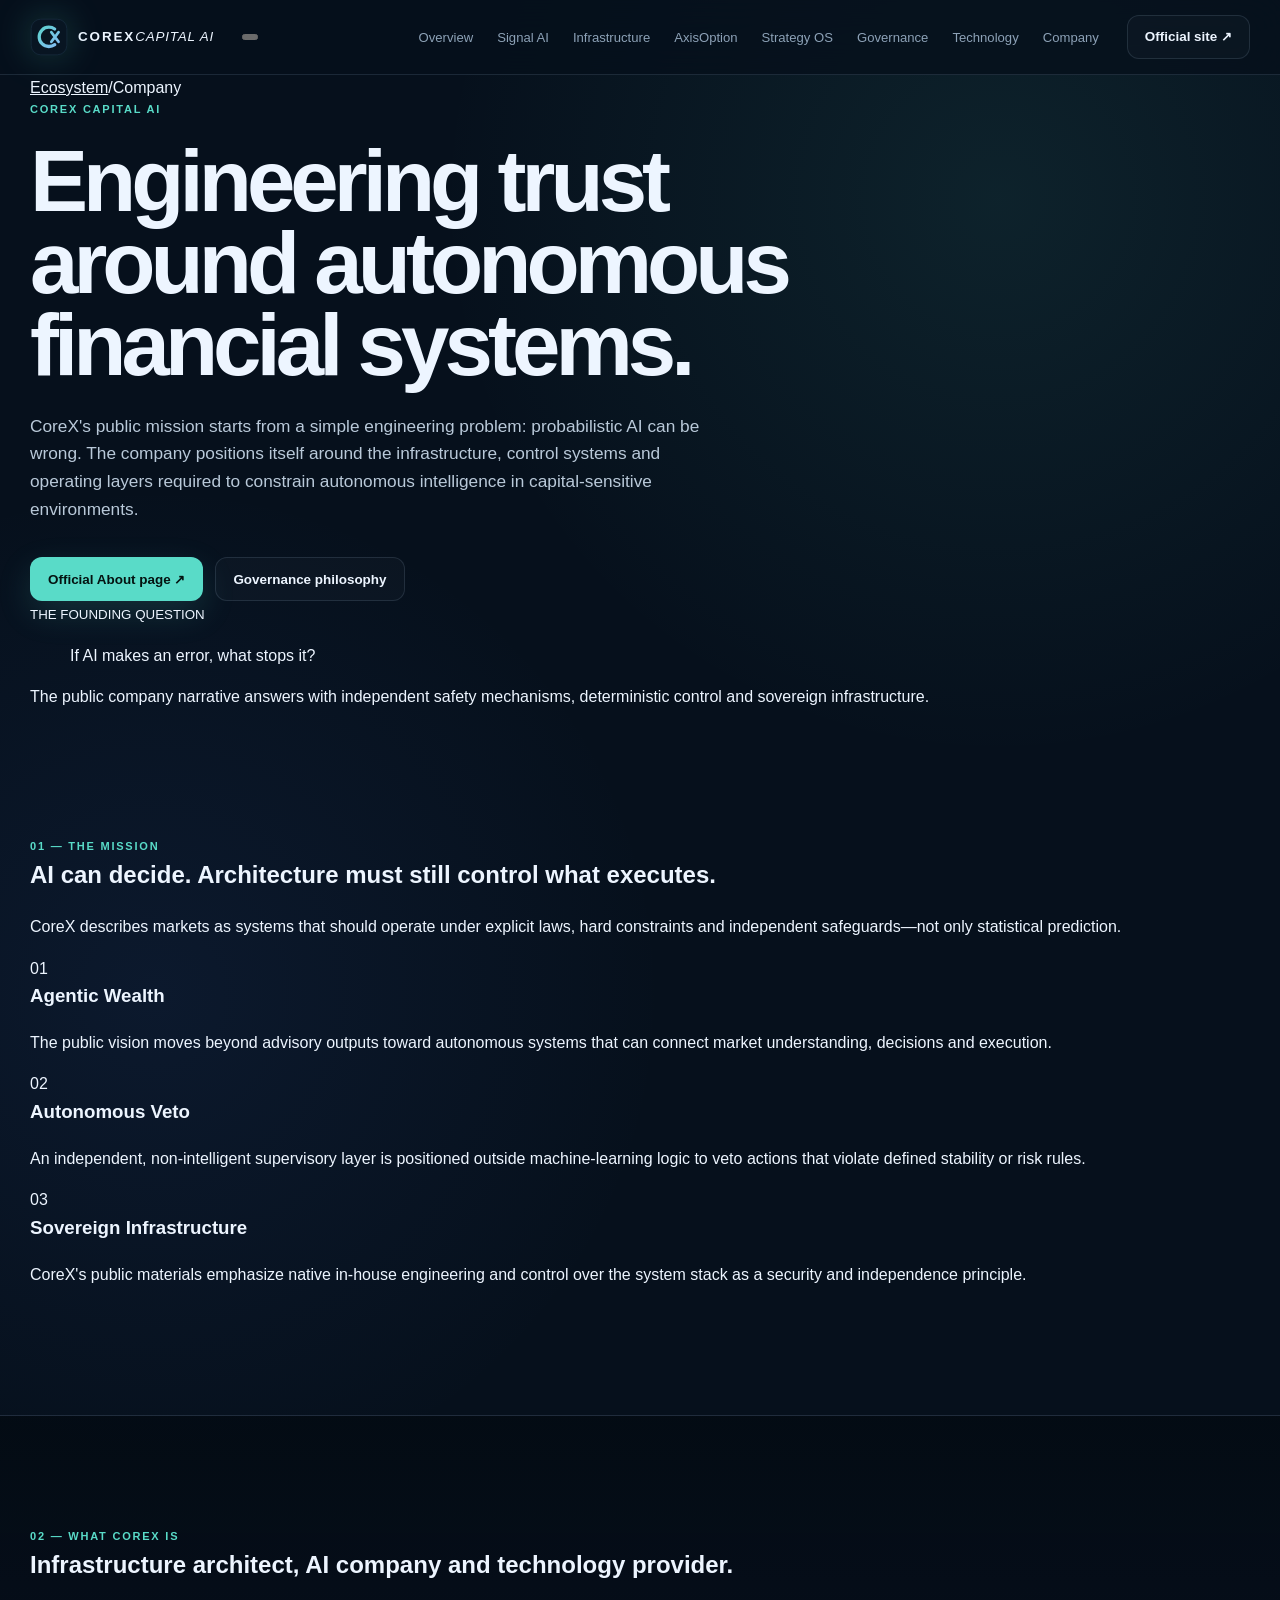
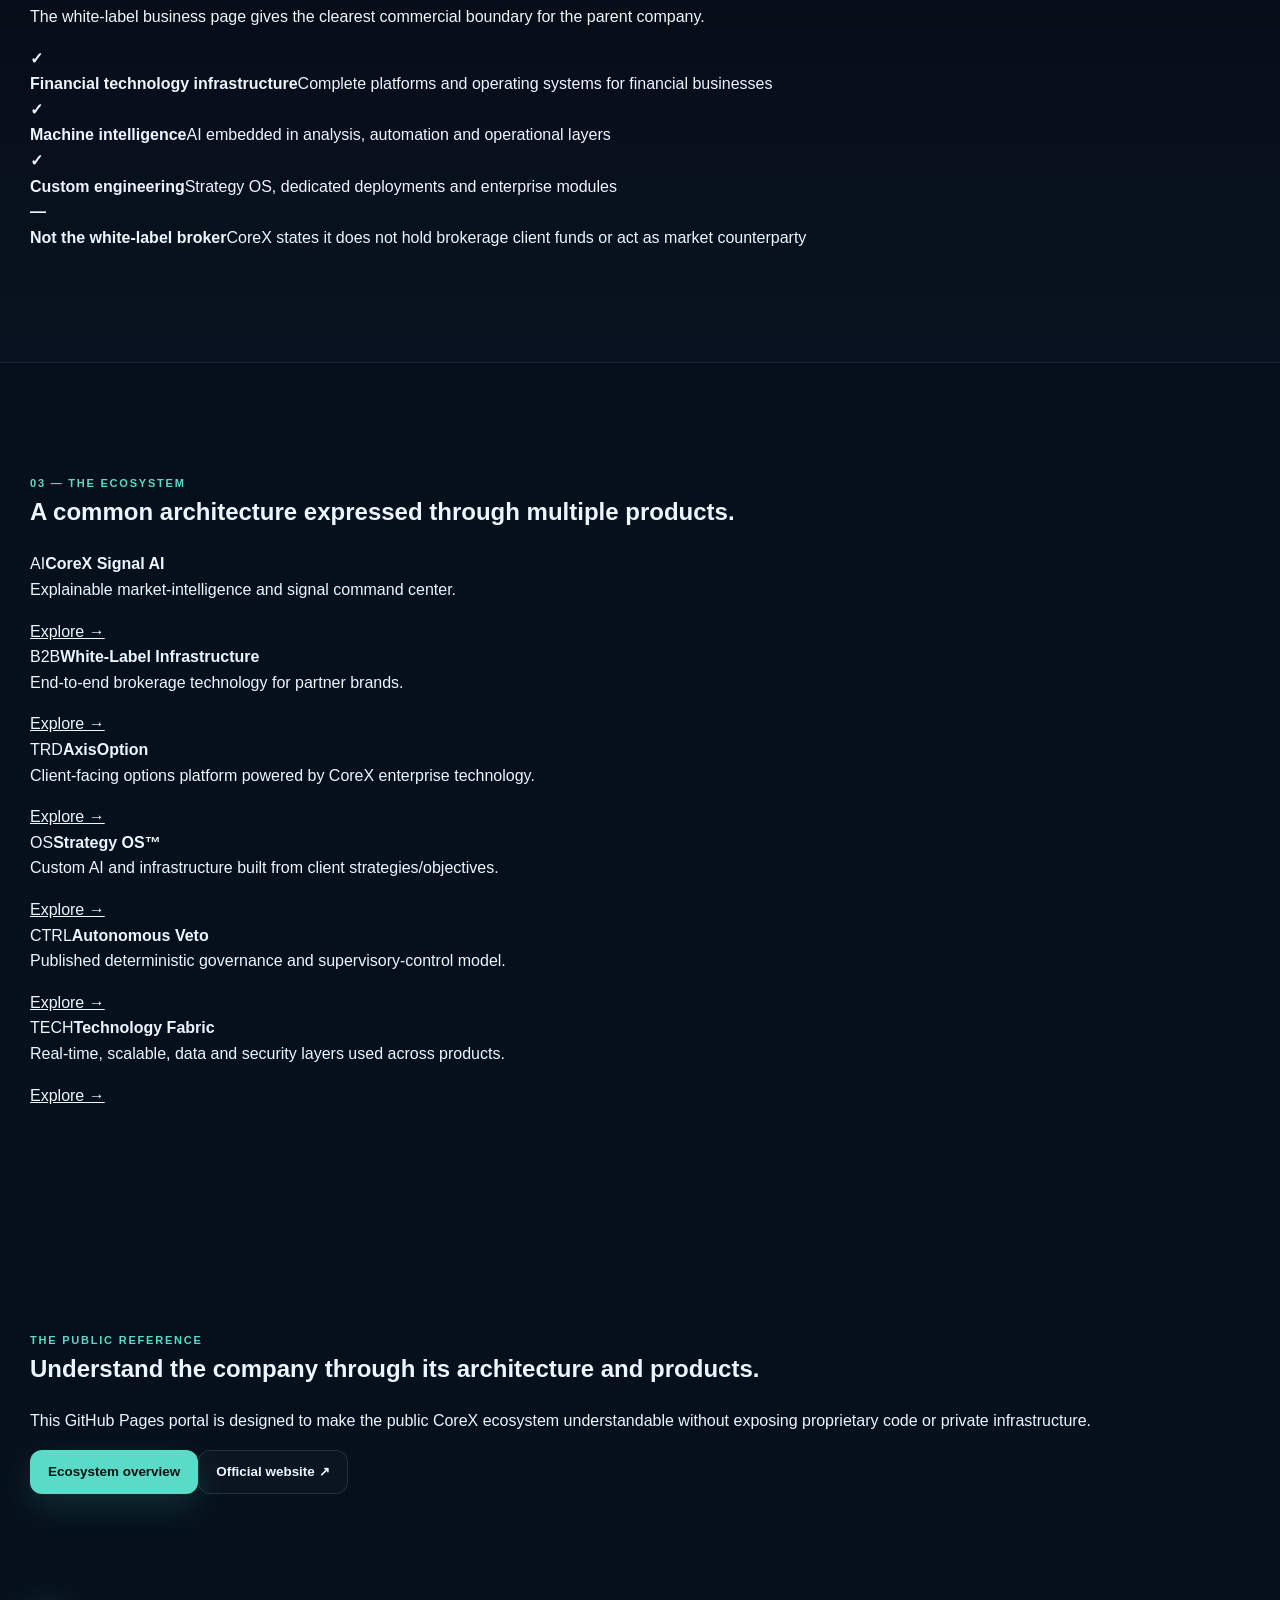
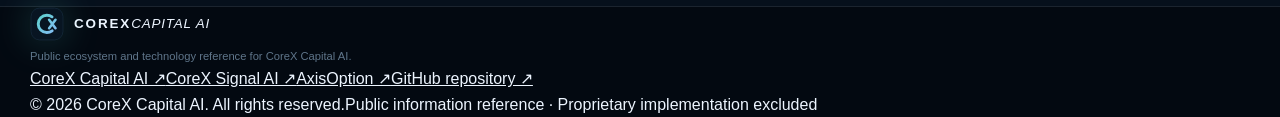
==== site/about.html @ b33afcdc "Add CoreX company and ecosystem profile page" ====
<!doctype html>
<html lang="en">
<head>
  <meta charset="utf-8" />
  <meta name="viewport" content="width=device-width, initial-scale=1" />
  <meta name="description" content="CoreX Capital AI company mission, public architecture philosophy, product ecosystem and infrastructure-provider identity." />
  <meta name="theme-color" content="#050b14" />
  <meta name="robots" content="index,follow" />
  <meta property="og:title" content="About CoreX Capital AI — Mission, Architecture & Ecosystem" />
  <meta property="og:description" content="CoreX Capital AI company mission, public architecture philosophy, product ecosystem and infrastructure-provider identity." />
  <meta property="og:type" content="website" />
  <title>About CoreX Capital AI — Mission, Architecture & Ecosystem</title>
  <link rel="icon" href="assets/corex-mark.svg" type="image/svg+xml" />
  <link rel="stylesheet" href="styles.css" />
</head>
<body class="about-page">
<a class="skip-link" href="#main">Skip to content</a><div class="scroll-progress" aria-hidden="true"><span id="scrollProgress"></span></div>
<header class="site-header"><div class="shell nav-wrap"><a class="brand" href="index.html" aria-label="CoreX Capital AI public ecosystem"><img src="assets/corex-mark.svg" alt="" width="38" height="38" /><span><strong>COREX</strong><em>CAPITAL AI</em></span></a><button class="menu-button" id="menuButton" aria-expanded="false" aria-controls="primaryNav" aria-label="Open navigation"><span></span><span></span><span></span></button><nav id="primaryNav" aria-label="Primary navigation"><a href="index.html">Overview</a><a href="signal-ai.html">Signal AI</a><a href="brokerage-infrastructure.html">Infrastructure</a><a href="axisoption.html">AxisOption</a><a href="strategy-os.html">Strategy OS</a><a href="governance.html">Governance</a><a href="technology.html">Technology</a><a href="about.html" class="active">Company</a></nav><a class="button button-ghost desktop-cta" href="https://corexcapitalai.com/" target="_blank" rel="noreferrer">Official site ↗</a></div></header>
<main id="main">
<section class="page-hero about-hero"><div class="shell page-hero-grid"><div class="reveal"><div class="breadcrumbs"><a href="index.html">Ecosystem</a><span>/</span>Company</div><div class="eyebrow">COREX CAPITAL AI</div><h1>Engineering trust around autonomous financial systems.</h1><p class="hero-lead">CoreX's public mission starts from a simple engineering problem: probabilistic AI can be wrong. The company positions itself around the infrastructure, control systems and operating layers required to constrain autonomous intelligence in capital-sensitive environments.</p><div class="hero-actions"><a class="button button-primary" href="https://corexcapitalai.com/about.html" target="_blank" rel="noreferrer">Official About page ↗</a><a class="button button-secondary" href="governance.html">Governance philosophy</a></div></div><div class="mission-card reveal"><small>THE FOUNDING QUESTION</small><blockquote>If AI makes an error, what stops it?</blockquote><p>The public company narrative answers with independent safety mechanisms, deterministic control and sovereign infrastructure.</p></div></div></section>
<section class="section shell"><div class="section-head reveal"><div class="eyebrow">01 — THE MISSION</div><h2>AI can decide. Architecture must still control what executes.</h2><p>CoreX describes markets as systems that should operate under explicit laws, hard constraints and independent safeguards—not only statistical prediction.</p></div><div class="three-pillars"><article class="reveal"><span>01</span><h3>Agentic Wealth</h3><p>The public vision moves beyond advisory outputs toward autonomous systems that can connect market understanding, decisions and execution.</p></article><article class="reveal"><span>02</span><h3>Autonomous Veto</h3><p>An independent, non-intelligent supervisory layer is positioned outside machine-learning logic to veto actions that violate defined stability or risk rules.</p></article><article class="reveal"><span>03</span><h3>Sovereign Infrastructure</h3><p>CoreX's public materials emphasize native in-house engineering and control over the system stack as a security and independence principle.</p></article></div></section>
<section class="section section-dark"><div class="shell split-feature"><div class="section-head reveal"><div class="eyebrow">02 — WHAT COREX IS</div><h2>Infrastructure architect, AI company and technology provider.</h2><p>The white-label business page gives the clearest commercial boundary for the parent company.</p></div><div class="boundary-panel reveal"><div class="boundary-row yes"><b>✓</b><div><strong>Financial technology infrastructure</strong><span>Complete platforms and operating systems for financial businesses</span></div></div><div class="boundary-row yes"><b>✓</b><div><strong>Machine intelligence</strong><span>AI embedded in analysis, automation and operational layers</span></div></div><div class="boundary-row yes"><b>✓</b><div><strong>Custom engineering</strong><span>Strategy OS, dedicated deployments and enterprise modules</span></div></div><div class="boundary-row no"><b>—</b><div><strong>Not the white-label broker</strong><span>CoreX states it does not hold brokerage client funds or act as market counterparty</span></div></div></div></div></section>
<section class="section shell"><div class="section-head reveal"><div class="eyebrow">03 — THE ECOSYSTEM</div><h2>A common architecture expressed through multiple products.</h2></div><div class="capability-list"><div class="reveal"><span>AI</span><strong>CoreX Signal AI</strong><p>Explainable market-intelligence and signal command center.</p><a href="signal-ai.html">Explore →</a></div><div class="reveal"><span>B2B</span><strong>White-Label Infrastructure</strong><p>End-to-end brokerage technology for partner brands.</p><a href="brokerage-infrastructure.html">Explore →</a></div><div class="reveal"><span>TRD</span><strong>AxisOption</strong><p>Client-facing options platform powered by CoreX enterprise technology.</p><a href="axisoption.html">Explore →</a></div><div class="reveal"><span>OS</span><strong>Strategy OS™</strong><p>Custom AI and infrastructure built from client strategies/objectives.</p><a href="strategy-os.html">Explore →</a></div><div class="reveal"><span>CTRL</span><strong>Autonomous Veto</strong><p>Published deterministic governance and supervisory-control model.</p><a href="governance.html">Explore →</a></div><div class="reveal"><span>TECH</span><strong>Technology Fabric</strong><p>Real-time, scalable, data and security layers used across products.</p><a href="technology.html">Explore →</a></div></div></section>
<section class="section section-glow"><div class="shell cta-panel reveal"><div><div class="eyebrow">THE PUBLIC REFERENCE</div><h2>Understand the company through its architecture and products.</h2><p>This GitHub Pages portal is designed to make the public CoreX ecosystem understandable without exposing proprietary code or private infrastructure.</p></div><div class="cta-actions"><a class="button button-primary" href="index.html">Ecosystem overview</a><a class="button button-secondary" href="https://corexcapitalai.com/" target="_blank" rel="noreferrer">Official website ↗</a></div></div></section>
</main>
<footer class="site-footer"><div class="shell footer-top"><div><a class="brand footer-brand" href="index.html"><img src="assets/corex-mark.svg" alt="" width="34" height="34"><span><strong>COREX</strong><em>CAPITAL AI</em></span></a><p>Public ecosystem and technology reference for CoreX Capital AI.</p></div><div class="footer-nav"><a href="https://corexcapitalai.com/" target="_blank" rel="noreferrer">CoreX Capital AI ↗</a><a href="https://corexsignalai.com/" target="_blank" rel="noreferrer">CoreX Signal AI ↗</a><a href="https://axisoption.com/" target="_blank" rel="noreferrer">AxisOption ↗</a><a href="https://github.com/corexcapitalai/CoreX-Capital-AI" target="_blank" rel="noreferrer">GitHub repository ↗</a></div></div><div class="shell footer-bottom"><span>© <span data-current-year>2026</span> CoreX Capital AI. All rights reserved.</span><span>Public information reference · Proprietary implementation excluded</span></div></footer><script src="app.js" defer></script></body></html>
---- site/styles.css ----
:root {
  color-scheme: dark;
  --bg: #06101c;
  --bg-deep: #030911;
  --panel: #0a1726;
  --panel-2: #0e1c2d;
  --text: #edf5ff;
  --muted: #8da2b7;
  --muted-2: #687f96;
  --line: rgba(169, 197, 224, .14);
  --line-strong: rgba(169, 197, 224, .24);
  --accent: #59dbc8;
  --accent-2: #8bb8ff;
  --accent-3: #b58cff;
  --warning: #f6ca73;
  --max: 1220px;
  --radius: 22px;
}

* { box-sizing: border-box; }
html { scroll-behavior: smooth; }
body {
  margin: 0;
  min-width: 320px;
  color: var(--text);
  background:
    radial-gradient(circle at 78% 6%, rgba(89, 219, 200, .09), transparent 35rem),
    radial-gradient(circle at 12% 30%, rgba(70, 117, 220, .09), transparent 32rem),
    var(--bg);
  font-family: Inter, ui-sans-serif, -apple-system, BlinkMacSystemFont, "Segoe UI", sans-serif;
  line-height: 1.6;
  -webkit-font-smoothing: antialiased;
}

a { color: inherit; }
p, h1, h2, h3, ul, ol { margin-top: 0; }
.shell { width: min(calc(100% - 42px), var(--max)); margin-inline: auto; }
.skip-link { position: fixed; top: -90px; left: 12px; z-index: 100; padding: 10px 14px; border-radius: 8px; background: #fff; color: #000; }
.skip-link:focus { top: 12px; }

.site-header {
  position: sticky;
  top: 0;
  z-index: 50;
  border-bottom: 1px solid var(--line);
  background: rgba(6, 16, 28, .78);
  backdrop-filter: blur(20px);
}
.nav-wrap { min-height: 74px; display: flex; align-items: center; justify-content: space-between; gap: 28px; }
.brand { display: inline-flex; align-items: center; gap: 10px; text-decoration: none; white-space: nowrap; letter-spacing: .06em; font-size: .84rem; }
.brand strong { letter-spacing: .14em; }
.brand img { filter: drop-shadow(0 0 18px rgba(89, 219, 200, .24)); }
nav { display: flex; gap: 24px; margin-left: auto; }
nav a, .footer-links a { color: var(--muted); text-decoration: none; font-size: .82rem; transition: color .2s ease; }
nav a:hover, nav a:focus-visible, .footer-links a:hover, .footer-links a:focus-visible { color: var(--text); }

.button { display: inline-flex; align-items: center; justify-content: center; min-height: 44px; padding: 0 17px; border: 1px solid transparent; border-radius: 12px; text-decoration: none; font-size: .84rem; font-weight: 800; transition: transform .2s ease, background .2s ease, border-color .2s ease; }
.button:hover { transform: translateY(-1px); }
.button-primary { background: var(--accent); color: #041311; box-shadow: 0 12px 34px rgba(89, 219, 200, .15); }
.button-secondary, .button-ghost { border-color: var(--line); background: rgba(255,255,255,.025); color: var(--text); }
.button-secondary:hover, .button-ghost:hover { border-color: rgba(89,219,200,.45); background: rgba(89,219,200,.055); }

.eyebrow { display: flex; align-items: center; gap: 9px; color: var(--accent); letter-spacing: .16em; font-size: .69rem; font-weight: 900; text-transform: uppercase; }
.pulse { width: 7px; height: 7px; border-radius: 50%; background: var(--accent); box-shadow: 0 0 0 5px rgba(89,219,200,.07), 0 0 20px rgba(89,219,200,.65); }
.hero { min-height: 760px; padding-block: 112px 96px; display: grid; grid-template-columns: 1fr 1fr; gap: 70px; align-items: center; }
h1 { margin: 22px 0 27px; max-width: 790px; font-size: clamp(3.1rem, 6.8vw, 6.35rem); line-height: .94; letter-spacing: -.057em; font-weight: 760; }
h1 span { color: transparent; background: linear-gradient(96deg, var(--accent), var(--accent-2)); -webkit-background-clip: text; background-clip: text; }
.hero-lead { max-width: 680px; color: #b9c9d9; font-size: 1.08rem; }
.hero-actions { display: flex; flex-wrap: wrap; gap: 12px; margin-top: 34px; }
.fine-print { max-width: 660px; margin-top: 22px; color: #6d8399; font-size: .74rem; }

.ecosystem-console { padding: 24px; border: 1px solid var(--line); border-radius: 27px; background: linear-gradient(145deg, rgba(14,28,45,.94), rgba(5,13,23,.91)); box-shadow: 0 42px 120px rgba(0,0,0,.32); }
.console-head { display: flex; justify-content: space-between; gap: 15px; padding-bottom: 18px; border-bottom: 1px solid var(--line); color: #71879c; font-size: .64rem; font-weight: 900; letter-spacing: .13em; }
.verified { color: var(--accent); }
.core-node { margin: 21px auto 0; padding: 20px; border: 1px solid rgba(89,219,200,.30); border-radius: 17px; background: rgba(89,219,200,.045); text-align: center; }
.core-node small, .console-grid small { display: block; margin-bottom: 5px; color: #6f879e; font-size: .58rem; letter-spacing: .12em; font-weight: 900; }
.core-node strong { display: block; font-size: 1.16rem; }
.core-node span { display: block; margin-top: 4px; color: #91a7ba; font-size: .73rem; }
.ecosystem-lines { width: 1px; height: 22px; margin: 0 auto; background: linear-gradient(var(--accent), var(--line)); }
.console-grid { display: grid; grid-template-columns: 1fr 1fr; gap: 10px; }
.console-grid a { min-height: 128px; padding: 16px; border: 1px solid var(--line); border-radius: 15px; background: rgba(255,255,255,.018); text-decoration: none; transition: border-color .2s ease, transform .2s ease, background .2s ease; }
.console-grid a:hover { transform: translateY(-2px); border-color: rgba(89,219,200,.30); background: rgba(89,219,200,.035); }
.console-grid strong { display: block; font-size: .91rem; }
.console-grid span { display: block; margin-top: 5px; color: #71899f; font-size: .69rem; }
.governance-rail { margin-top: 10px; padding: 13px 14px; display: flex; align-items: center; gap: 8px; flex-wrap: wrap; border: 1px solid rgba(139,184,255,.18); border-radius: 13px; background: rgba(139,184,255,.035); color: #a9bdd0; font-size: .69rem; }
.governance-rail i { color: #58728a; font-style: normal; }
.governance-rail b { margin-left: auto; color: var(--accent-2); font-size: .56rem; letter-spacing: .11em; }

.identity-strip { border-block: 1px solid var(--line); background: rgba(3,9,16,.44); }
.identity-grid { display: grid; grid-template-columns: repeat(4, 1fr); }
.identity-grid > div { padding: 27px 22px; border-right: 1px solid var(--line); }
.identity-grid > div:first-child { padding-left: 0; }
.identity-grid > div:last-child { border-right: 0; }
.identity-grid strong { display: block; margin-bottom: 4px; font-size: .92rem; }
.identity-grid span { display: block; color: #70869b; font-size: .72rem; }

.section { padding-block: 112px; }
.section-dark { border-block: 1px solid var(--line); background: linear-gradient(180deg, rgba(2,8,15,.65), rgba(10,21,35,.68)); }
.section-products { border-block: 1px solid var(--line); background: #040b13; }
.section-heading { max-width: 760px; }
.wide-heading { max-width: 850px; }
.section-heading h2 { margin: 15px 0 18px; font-size: clamp(2.3rem, 4.8vw, 4.45rem); line-height: 1.01; letter-spacing: -.047em; }
.section-heading > p { max-width: 760px; color: var(--muted); font-size: .95rem; }

.ecosystem-cards { display: grid; grid-template-columns: repeat(2, 1fr); gap: 14px; margin-top: 52px; }
.ecosystem-card { min-height: 340px; padding: 26px; display: flex; flex-direction: column; border: 1px solid var(--line); border-radius: var(--radius); background: linear-gradient(160deg, rgba(14,29,47,.75), rgba(5,13,23,.84)); }
.ecosystem-card.flagship { grid-column: span 2; min-height: 300px; background: linear-gradient(120deg, rgba(89,219,200,.08), rgba(14,29,47,.62) 45%, rgba(139,184,255,.05)); border-color: rgba(89,219,200,.24); }
.card-kicker { color: var(--accent); font-size: .62rem; font-weight: 900; letter-spacing: .13em; }
.ecosystem-card h3 { margin: 28px 0 13px; font-size: 1.62rem; letter-spacing: -.025em; }
.ecosystem-card p { max-width: 780px; color: #8ea3b8; font-size: .88rem; }
.chip-row { display: flex; flex-wrap: wrap; gap: 7px; margin: 10px 0 26px; }
.chip-row span { padding: 5px 8px; border: 1px solid var(--line); border-radius: 8px; color: #9db2c6; background: rgba(255,255,255,.018); font-size: .62rem; }
.ecosystem-card > a { margin-top: auto; color: var(--accent); text-decoration: none; font-size: .78rem; font-weight: 800; }

.layer-map { margin-top: 52px; border: 1px solid var(--line); border-radius: 22px; overflow: hidden; background: #07121f; }
.layer-map > div { min-height: 66px; }
.layer-label { display: flex; align-items: center; padding: 15px 18px; border-bottom: 1px solid var(--line); background: #091827; color: var(--accent); font-size: .61rem; font-weight: 900; letter-spacing: .13em; }
.layer-items { display: flex; align-items: center; flex-wrap: wrap; gap: 8px; padding: 14px 18px; border-bottom: 1px solid var(--line); }
.layer-items:last-child { border-bottom: 0; }
.layer-items span { padding: 7px 10px; border: 1px solid rgba(255,255,255,.08); border-radius: 8px; color: #9fb2c4; background: rgba(255,255,255,.02); font-size: .7rem; }
.module-grid { display: grid; grid-template-columns: repeat(4, 1fr); gap: 12px; margin-top: 28px; }
.module-grid article { min-height: 215px; padding: 20px; border: 1px solid var(--line); border-radius: 17px; background: rgba(10,23,38,.70); }
.module-grid b { color: #526b83; font: 800 .66rem ui-monospace, SFMono-Regular, Menlo, monospace; }
.module-grid h3 { margin: 25px 0 9px; font-size: 1rem; }
.module-grid p { margin: 0; color: #8095aa; font-size: .76rem; }

.tech-columns { display: grid; grid-template-columns: repeat(3, 1fr); gap: 14px; margin-top: 52px; }
.tech-columns article { min-height: 330px; padding: 24px; border: 1px solid var(--line); border-radius: var(--radius); background: linear-gradient(160deg, rgba(14,29,47,.70), rgba(5,13,23,.82)); }
.tech-icon { width: 42px; height: 42px; display: grid; place-items: center; border: 1px solid rgba(89,219,200,.22); border-radius: 12px; color: var(--accent); background: rgba(89,219,200,.04); font: 900 .65rem ui-monospace, monospace; }
.tech-columns h3 { margin: 23px 0 14px; font-size: 1.05rem; }
.tech-columns ul { margin: 0; padding-left: 18px; color: #8298ad; font-size: .78rem; }
.tech-columns li { margin-bottom: 8px; }
.integration-band { margin-top: 16px; padding: 22px 24px; display: flex; justify-content: space-between; gap: 35px; align-items: flex-end; border: 1px solid rgba(139,184,255,.16); border-radius: 17px; background: rgba(139,184,255,.035); }
.integration-band small { color: var(--accent-2); font-size: .58rem; font-weight: 900; letter-spacing: .12em; }
.integration-band p { margin: 8px 0 0; color: #a3b7c9; font-size: .81rem; }
.integration-band > span { max-width: 330px; color: #657d94; font-size: .68rem; }

.product-showcase { display: grid; gap: 14px; margin-top: 52px; }
.product-panel { display: grid; grid-template-columns: 90px 1fr; gap: 28px; padding: 30px; border: 1px solid var(--line); border-radius: 24px; background: linear-gradient(145deg, rgba(13,27,44,.86), rgba(4,11,19,.88)); }
.signal-panel { border-color: rgba(89,219,200,.20); }
.axis-panel { border-color: rgba(139,184,255,.20); }
.wl-panel { border-color: rgba(181,140,255,.18); }
.strategy-panel { border-color: rgba(246,202,115,.17); }
.product-num { color: #405a73; font: 800 2.1rem ui-monospace, SFMono-Regular, Menlo, monospace; }
.product-copy small { color: var(--accent); font-size: .61rem; font-weight: 900; letter-spacing: .13em; }
.product-copy h3 { margin: 12px 0 12px; font-size: clamp(1.7rem, 3vw, 2.7rem); letter-spacing: -.035em; }
.product-copy > p { max-width: 880px; color: #91a5b9; font-size: .88rem; }
.feature-list { display: flex; flex-wrap: wrap; gap: 8px; margin: 20px 0; }
.feature-list span { padding: 7px 9px; border: 1px solid var(--line); border-radius: 9px; color: #9fb3c6; background: rgba(255,255,255,.02); font-size: .66rem; }
.product-note { max-width: 920px; padding: 12px 14px; border-left: 2px solid rgba(89,219,200,.38); background: rgba(89,219,200,.025); color: #70869a !important; font-size: .74rem !important; }
.text-link { display: inline-block; margin-top: 8px; color: var(--accent); text-decoration: none; font-size: .8rem; font-weight: 800; }
.process-line { display: grid; grid-template-columns: repeat(5, 1fr); gap: 8px; margin: 22px 0; padding: 0; list-style: none; counter-reset: process; }
.process-line li { padding: 12px; border: 1px solid var(--line); border-radius: 11px; color: #8ea3b7; background: rgba(255,255,255,.02); font-size: .69rem; }

.governance-layout { display: grid; grid-template-columns: .88fr 1.12fr; gap: 76px; align-items: start; }
.governance-links { display: grid; gap: 7px; margin-top: 25px; }
.governance-links a { color: var(--accent); text-decoration: none; font-size: .78rem; font-weight: 800; }
.control-flow { display: grid; gap: 8px; }
.control-flow > div { padding: 21px; border: 1px solid var(--line); border-radius: 16px; background: rgba(10,23,38,.70); }
.control-flow > div.control-accent { border-color: rgba(89,219,200,.32); background: rgba(89,219,200,.045); box-shadow: inset 0 0 50px rgba(89,219,200,.03); }
.control-flow small { display: block; margin-bottom: 7px; color: #56718a; font: 800 .63rem ui-monospace, monospace; }
.control-flow strong { display: block; font-size: 1rem; }
.control-flow span { display: block; margin-top: 4px; color: #7d93a8; font-size: .75rem; }
.control-flow i { justify-self: center; color: #48627a; font-style: normal; }

.audience-grid { display: grid; grid-template-columns: repeat(4, 1fr); gap: 12px; margin-top: 48px; }
.audience-grid article { min-height: 230px; padding: 22px; border: 1px solid var(--line); border-radius: 17px; background: rgba(10,23,38,.62); }
.audience-grid small { color: var(--accent); font-size: .58rem; font-weight: 900; letter-spacing: .13em; }
.audience-grid h3 { margin: 26px 0 9px; font-size: 1rem; }
.audience-grid p { color: #8196aa; font-size: .77rem; }

.source-section { padding-bottom: 70px; }
.source-grid { display: grid; grid-template-columns: repeat(4, 1fr); gap: 10px; margin-top: 45px; }
.source-grid a { min-height: 126px; padding: 17px; display: flex; flex-direction: column; justify-content: center; border: 1px solid var(--line); border-radius: 14px; background: rgba(255,255,255,.018); text-decoration: none; transition: border-color .2s ease, transform .2s ease; }
.source-grid a:hover { transform: translateY(-1px); border-color: rgba(89,219,200,.30); }
.source-grid strong { font-size: .83rem; }
.source-grid span { margin-top: 5px; color: #71879c; font-size: .67rem; }

.disclosure { margin-block: 20px 66px; padding: 23px 26px; border: 1px solid rgba(255,255,255,.11); border-radius: 15px; background: rgba(255,255,255,.025); }
.disclosure strong { display: block; margin-bottom: 7px; color: #cad8e6; font-size: .66rem; letter-spacing: .12em; }
.disclosure p { margin: 0; color: #7b90a5; font-size: .76rem; }

footer { border-top: 1px solid var(--line); background: var(--bg-deep); }
.footer-grid { min-height: 128px; display: grid; grid-template-columns: auto 1fr auto; gap: 30px; align-items: center; }
.footer-links { display: flex; justify-content: center; gap: 20px; flex-wrap: wrap; }
footer p { margin: 0; color: #5f758a; font-size: .7rem; }

@media (max-width: 1080px) {
  nav { display: none; }
  .hero { grid-template-columns: 1fr; gap: 46px; padding-top: 86px; }
  .ecosystem-console { max-width: 760px; }
  .module-grid { grid-template-columns: repeat(3, 1fr); }
  .tech-columns { grid-template-columns: repeat(2, 1fr); }
  .audience-grid { grid-template-columns: repeat(2, 1fr); }
  .source-grid { grid-template-columns: repeat(2, 1fr); }
  .governance-layout { grid-template-columns: 1fr; gap: 45px; }
}

@media (max-width: 760px) {
  .shell { width: min(calc(100% - 26px), var(--max)); }
  .nav-wrap { min-height: 66px; }
  .nav-wrap > .button { display: none; }
  .hero { min-height: auto; padding-block: 72px; }
  h1 { font-size: clamp(2.8rem, 15vw, 4.8rem); }
  .console-grid, .ecosystem-cards, .tech-columns, .audience-grid, .source-grid { grid-template-columns: 1fr; }
  .ecosystem-card.flagship { grid-column: auto; }
  .identity-grid { grid-template-columns: 1fr 1fr; }
  .identity-grid > div { border-bottom: 1px solid var(--line); }
  .identity-grid > div:nth-child(2) { border-right: 0; }
  .identity-grid > div:first-child { padding-left: 22px; }
  .module-grid { grid-template-columns: repeat(2, 1fr); }
  .integration-band { flex-direction: column; align-items: flex-start; }
  .product-panel { grid-template-columns: 1fr; gap: 12px; }
  .product-num { font-size: 1.1rem; }
  .process-line { grid-template-columns: 1fr; }
  .footer-grid { padding-block: 28px; grid-template-columns: 1fr; text-align: center; }
  .footer-brand, .footer-links { justify-content: center; }
}

@media (max-width: 520px) {
  .section { padding-block: 82px; }
  .identity-grid, .module-grid { grid-template-columns: 1fr; }
  .identity-grid > div { border-right: 0; }
  .identity-grid > div:first-child { padding-left: 22px; }
  .ecosystem-console { padding: 16px; }
  .console-head { flex-direction: column; }
  .governance-rail b { margin-left: 0; width: 100%; }
  .layer-items { align-items: flex-start; }
}

@media (prefers-reduced-motion: reduce) {
  *, *::before, *::after { scroll-behavior: auto !important; transition: none !important; animation: none !important; }
}
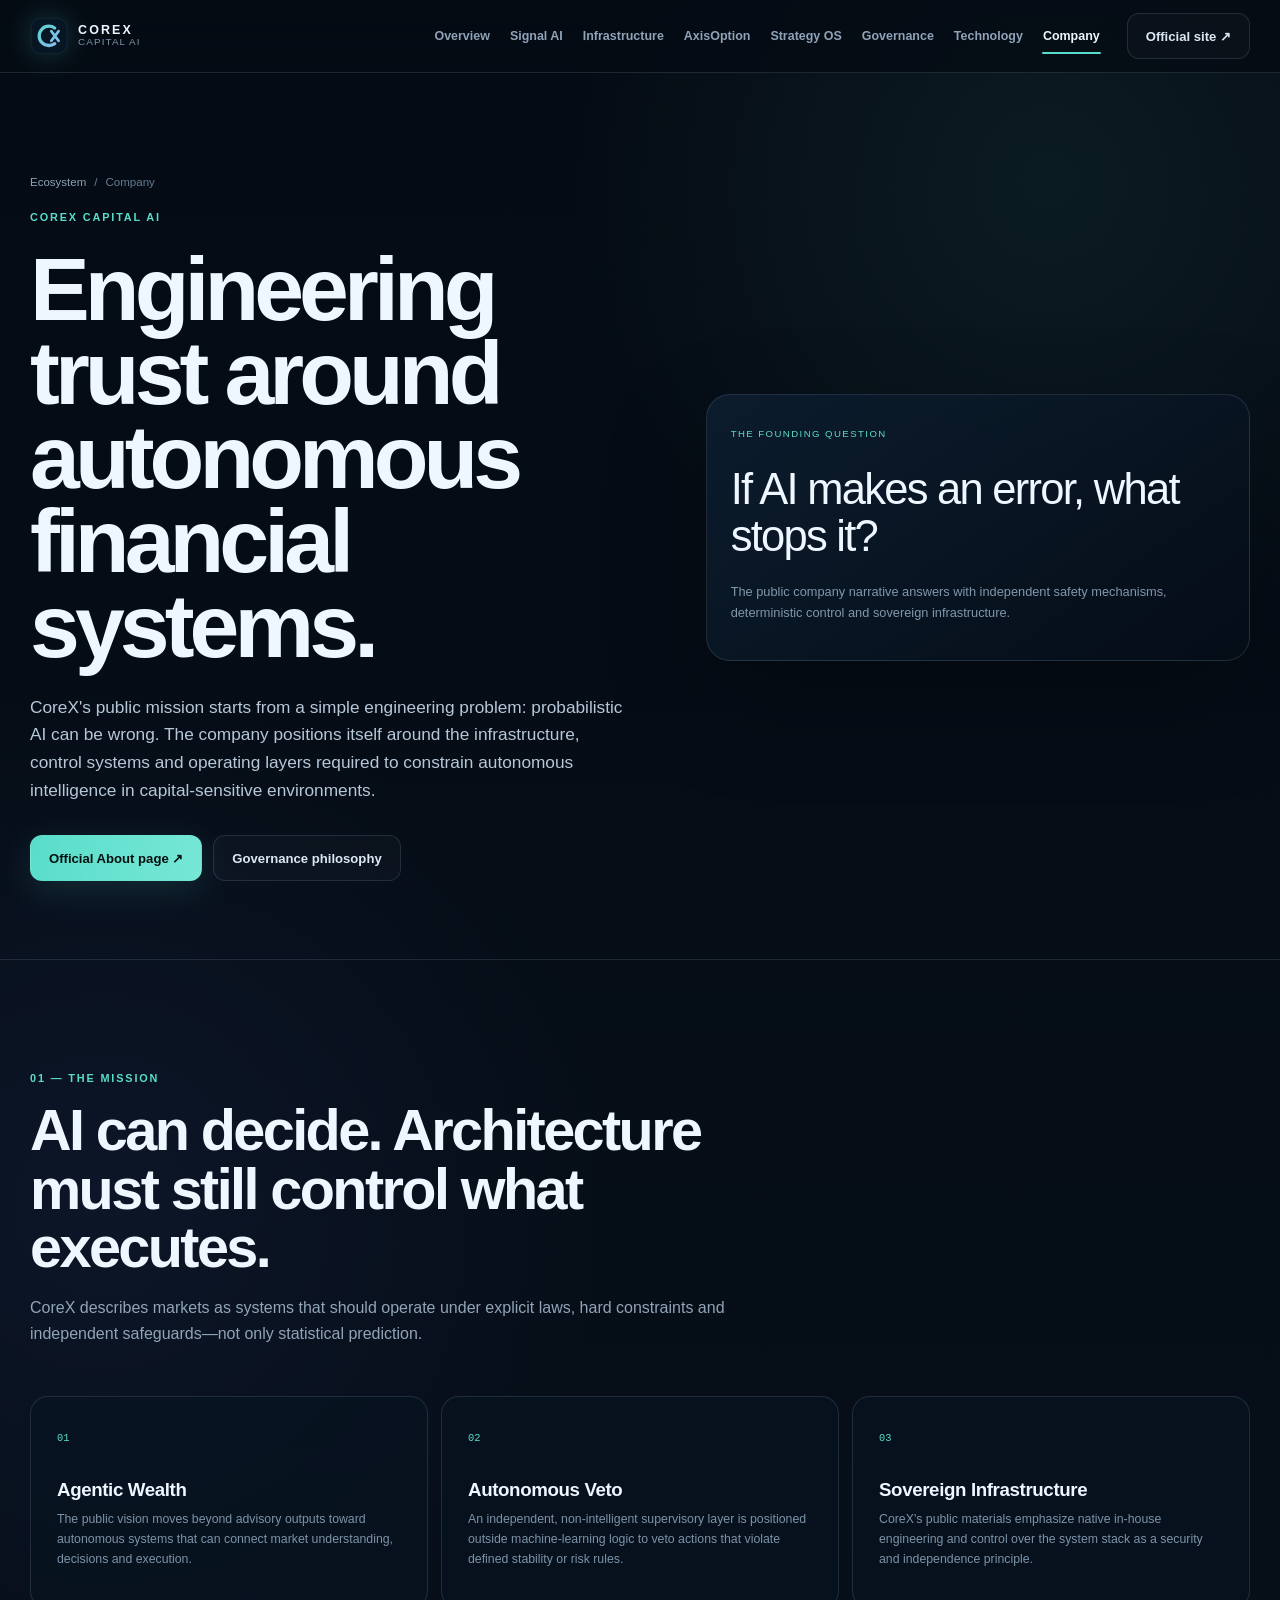
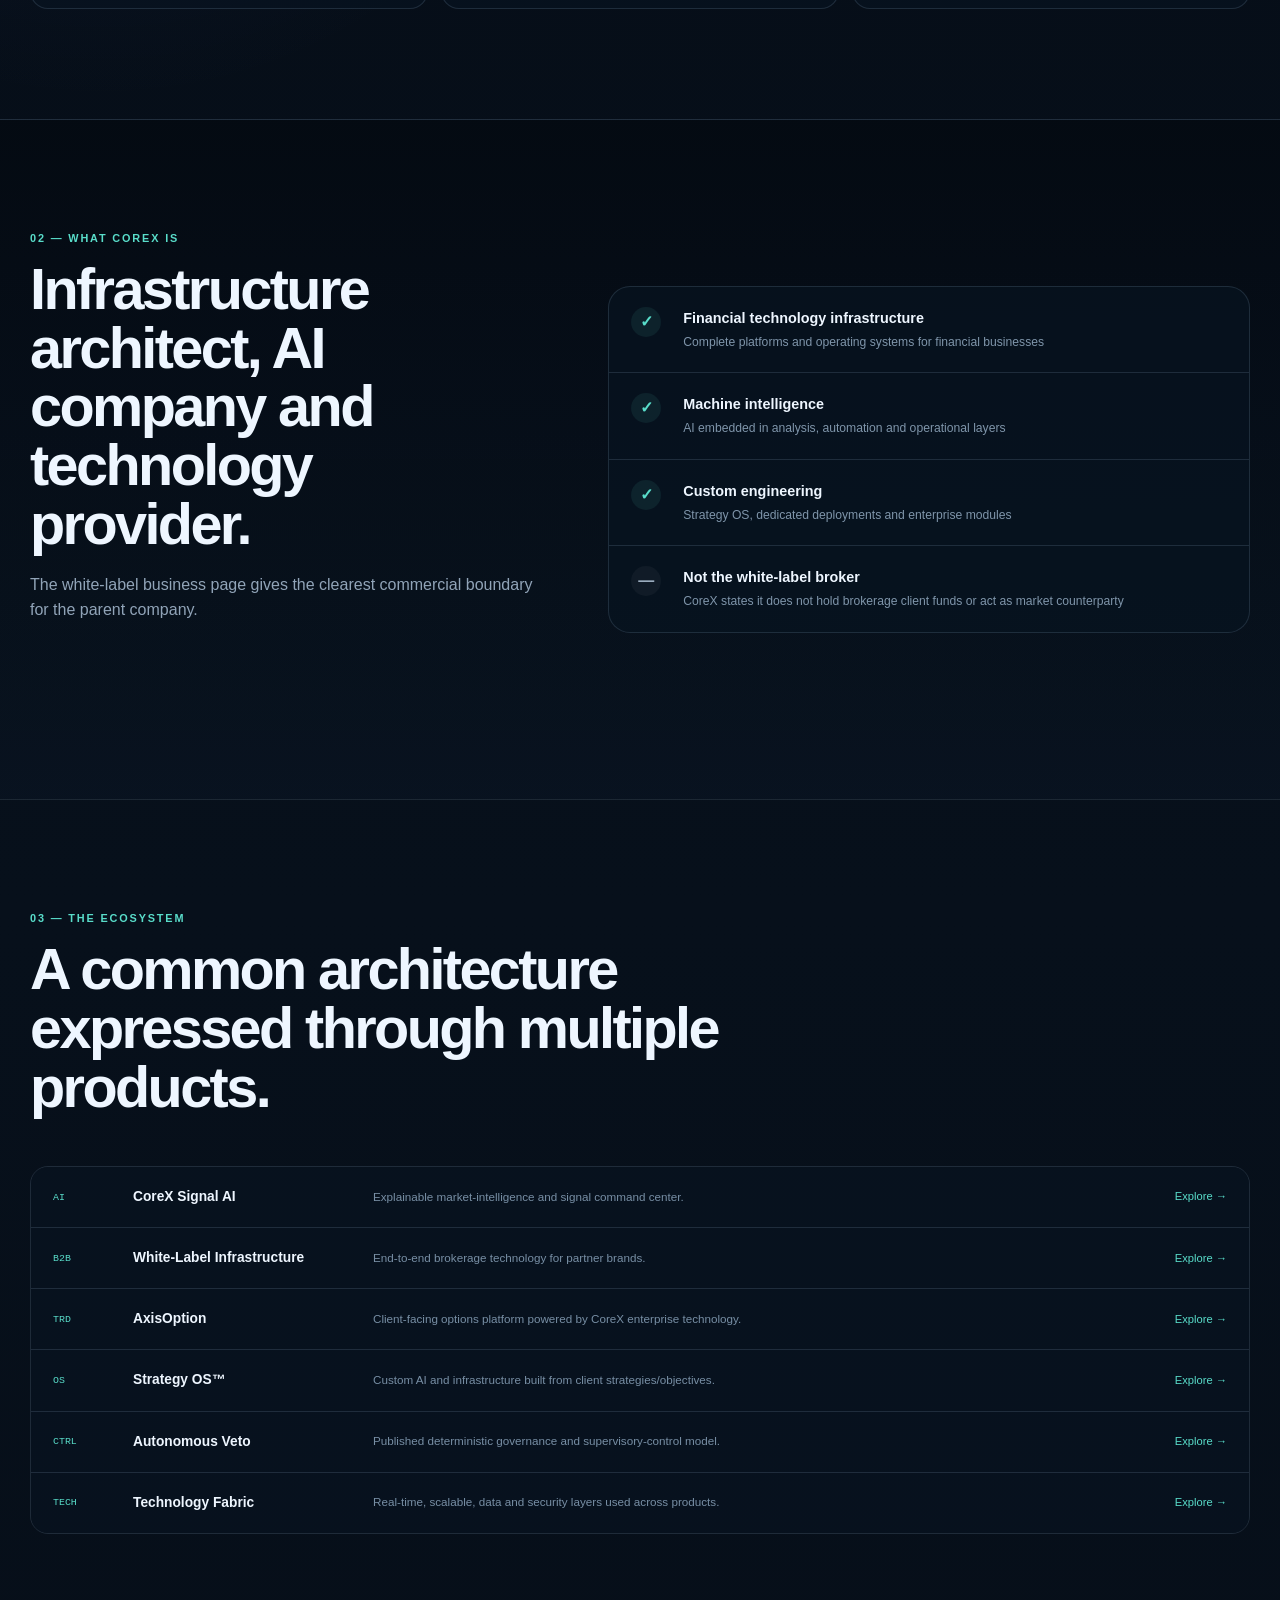
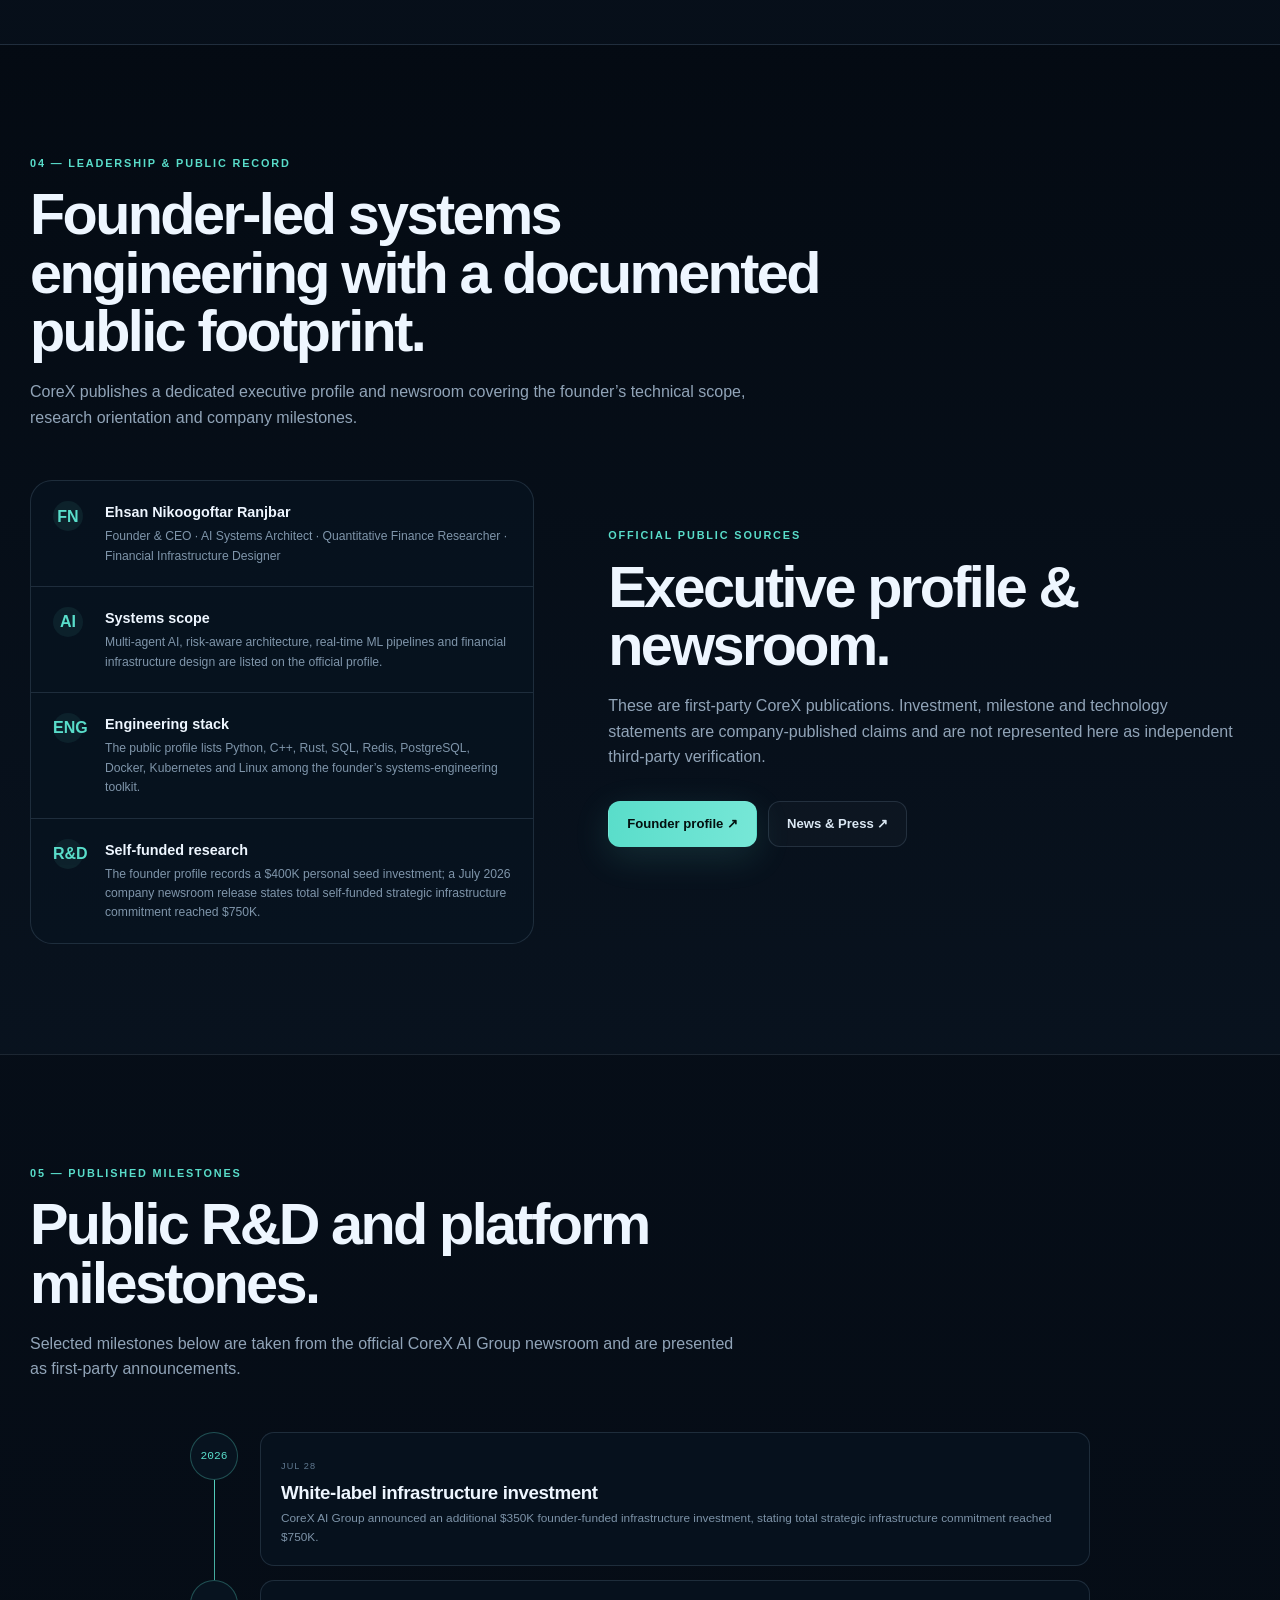
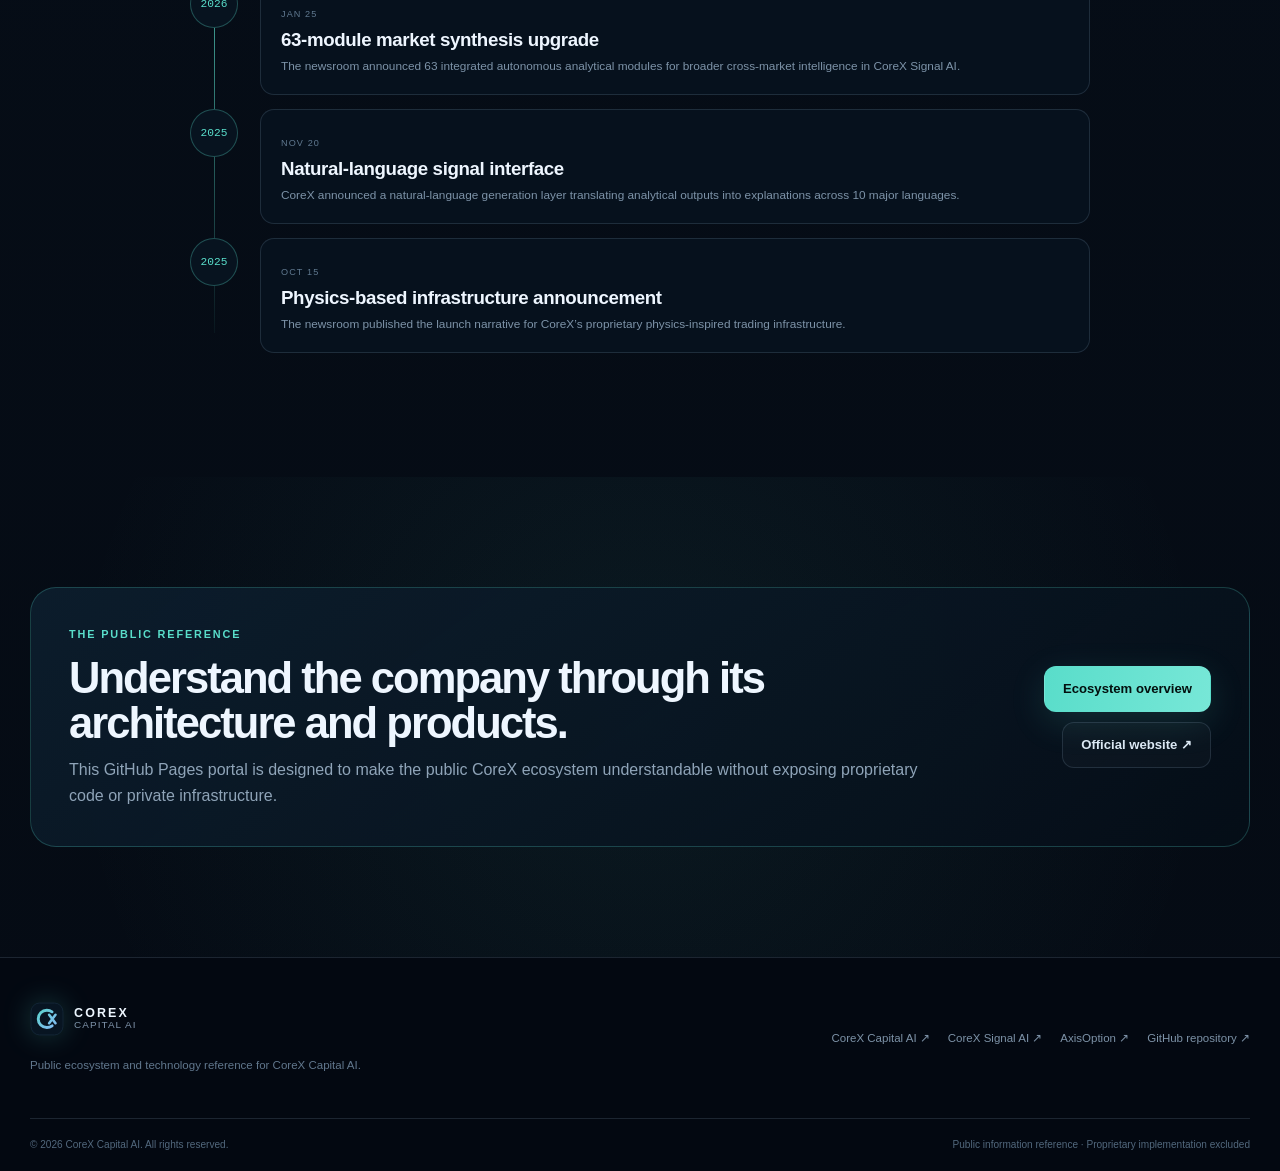
==== commit 13deabe4: "Add founder public profile and newsroom milestones to company page" ====
--- a/site/about.html
+++ b/site/about.html
@@ -6,21 +6,115 @@
   <meta name="description" content="CoreX Capital AI company mission, public architecture philosophy, product ecosystem and infrastructure-provider identity." />
   <meta name="theme-color" content="#050b14" />
   <meta name="robots" content="index,follow" />
-  <meta property="og:title" content="About CoreX Capital AI — Mission, Architecture & Ecosystem" />
+  <meta property="og:title" content="About CoreX Capital AI — Mission, Architecture &amp; Ecosystem" />
   <meta property="og:description" content="CoreX Capital AI company mission, public architecture philosophy, product ecosystem and infrastructure-provider identity." />
   <meta property="og:type" content="website" />
-  <title>About CoreX Capital AI — Mission, Architecture & Ecosystem</title>
+  <title>About CoreX Capital AI — Mission, Architecture &amp; Ecosystem</title>
   <link rel="icon" href="assets/corex-mark.svg" type="image/svg+xml" />
   <link rel="stylesheet" href="styles.css" />
 </head>
 <body class="about-page">
-<a class="skip-link" href="#main">Skip to content</a><div class="scroll-progress" aria-hidden="true"><span id="scrollProgress"></span></div>
-<header class="site-header"><div class="shell nav-wrap"><a class="brand" href="index.html" aria-label="CoreX Capital AI public ecosystem"><img src="assets/corex-mark.svg" alt="" width="38" height="38" /><span><strong>COREX</strong><em>CAPITAL AI</em></span></a><button class="menu-button" id="menuButton" aria-expanded="false" aria-controls="primaryNav" aria-label="Open navigation"><span></span><span></span><span></span></button><nav id="primaryNav" aria-label="Primary navigation"><a href="index.html">Overview</a><a href="signal-ai.html">Signal AI</a><a href="brokerage-infrastructure.html">Infrastructure</a><a href="axisoption.html">AxisOption</a><a href="strategy-os.html">Strategy OS</a><a href="governance.html">Governance</a><a href="technology.html">Technology</a><a href="about.html" class="active">Company</a></nav><a class="button button-ghost desktop-cta" href="https://corexcapitalai.com/" target="_blank" rel="noreferrer">Official site ↗</a></div></header>
+
+    <a class="skip-link" href="#main">Skip to content</a>
+    <div class="scroll-progress" aria-hidden="true"><span id="scrollProgress"></span></div>
+    <header class="site-header">
+      <div class="shell nav-wrap">
+        <a class="brand" href="index.html" aria-label="CoreX Capital AI public ecosystem">
+          <img src="assets/corex-mark.svg" alt="" width="38" height="38" />
+          <span><strong>COREX</strong><em>CAPITAL AI</em></span>
+        </a>
+        <button class="menu-button" id="menuButton" aria-expanded="false" aria-controls="primaryNav" aria-label="Open navigation">
+          <span></span><span></span><span></span>
+        </button>
+        <nav id="primaryNav" aria-label="Primary navigation">
+          <a href="index.html">Overview</a>
+<a href="signal-ai.html">Signal AI</a>
+<a href="brokerage-infrastructure.html">Infrastructure</a>
+<a href="axisoption.html">AxisOption</a>
+<a href="strategy-os.html">Strategy OS</a>
+<a href="governance.html">Governance</a>
+<a href="technology.html">Technology</a>
+<a href="about.html" class="active">Company</a>
+        </nav>
+        <a class="button button-ghost desktop-cta" href="https://corexcapitalai.com/" target="_blank" rel="noreferrer">Official site ↗</a>
+      </div>
+    </header>
+    
 <main id="main">
-<section class="page-hero about-hero"><div class="shell page-hero-grid"><div class="reveal"><div class="breadcrumbs"><a href="index.html">Ecosystem</a><span>/</span>Company</div><div class="eyebrow">COREX CAPITAL AI</div><h1>Engineering trust around autonomous financial systems.</h1><p class="hero-lead">CoreX's public mission starts from a simple engineering problem: probabilistic AI can be wrong. The company positions itself around the infrastructure, control systems and operating layers required to constrain autonomous intelligence in capital-sensitive environments.</p><div class="hero-actions"><a class="button button-primary" href="https://corexcapitalai.com/about.html" target="_blank" rel="noreferrer">Official About page ↗</a><a class="button button-secondary" href="governance.html">Governance philosophy</a></div></div><div class="mission-card reveal"><small>THE FOUNDING QUESTION</small><blockquote>If AI makes an error, what stops it?</blockquote><p>The public company narrative answers with independent safety mechanisms, deterministic control and sovereign infrastructure.</p></div></div></section>
-<section class="section shell"><div class="section-head reveal"><div class="eyebrow">01 — THE MISSION</div><h2>AI can decide. Architecture must still control what executes.</h2><p>CoreX describes markets as systems that should operate under explicit laws, hard constraints and independent safeguards—not only statistical prediction.</p></div><div class="three-pillars"><article class="reveal"><span>01</span><h3>Agentic Wealth</h3><p>The public vision moves beyond advisory outputs toward autonomous systems that can connect market understanding, decisions and execution.</p></article><article class="reveal"><span>02</span><h3>Autonomous Veto</h3><p>An independent, non-intelligent supervisory layer is positioned outside machine-learning logic to veto actions that violate defined stability or risk rules.</p></article><article class="reveal"><span>03</span><h3>Sovereign Infrastructure</h3><p>CoreX's public materials emphasize native in-house engineering and control over the system stack as a security and independence principle.</p></article></div></section>
-<section class="section section-dark"><div class="shell split-feature"><div class="section-head reveal"><div class="eyebrow">02 — WHAT COREX IS</div><h2>Infrastructure architect, AI company and technology provider.</h2><p>The white-label business page gives the clearest commercial boundary for the parent company.</p></div><div class="boundary-panel reveal"><div class="boundary-row yes"><b>✓</b><div><strong>Financial technology infrastructure</strong><span>Complete platforms and operating systems for financial businesses</span></div></div><div class="boundary-row yes"><b>✓</b><div><strong>Machine intelligence</strong><span>AI embedded in analysis, automation and operational layers</span></div></div><div class="boundary-row yes"><b>✓</b><div><strong>Custom engineering</strong><span>Strategy OS, dedicated deployments and enterprise modules</span></div></div><div class="boundary-row no"><b>—</b><div><strong>Not the white-label broker</strong><span>CoreX states it does not hold brokerage client funds or act as market counterparty</span></div></div></div></div></section>
-<section class="section shell"><div class="section-head reveal"><div class="eyebrow">03 — THE ECOSYSTEM</div><h2>A common architecture expressed through multiple products.</h2></div><div class="capability-list"><div class="reveal"><span>AI</span><strong>CoreX Signal AI</strong><p>Explainable market-intelligence and signal command center.</p><a href="signal-ai.html">Explore →</a></div><div class="reveal"><span>B2B</span><strong>White-Label Infrastructure</strong><p>End-to-end brokerage technology for partner brands.</p><a href="brokerage-infrastructure.html">Explore →</a></div><div class="reveal"><span>TRD</span><strong>AxisOption</strong><p>Client-facing options platform powered by CoreX enterprise technology.</p><a href="axisoption.html">Explore →</a></div><div class="reveal"><span>OS</span><strong>Strategy OS™</strong><p>Custom AI and infrastructure built from client strategies/objectives.</p><a href="strategy-os.html">Explore →</a></div><div class="reveal"><span>CTRL</span><strong>Autonomous Veto</strong><p>Published deterministic governance and supervisory-control model.</p><a href="governance.html">Explore →</a></div><div class="reveal"><span>TECH</span><strong>Technology Fabric</strong><p>Real-time, scalable, data and security layers used across products.</p><a href="technology.html">Explore →</a></div></div></section>
+
+<section class="page-hero about-hero">
+  <div class="shell page-hero-grid">
+    <div class="reveal">
+      <div class="breadcrumbs"><a href="index.html">Ecosystem</a><span>/</span>Company</div>
+      <div class="eyebrow">COREX CAPITAL AI</div>
+      <h1>Engineering trust around autonomous financial systems.</h1>
+      <p class="hero-lead">CoreX's public mission starts from a simple engineering problem: probabilistic AI can be wrong. The company positions itself around the infrastructure, control systems and operating layers required to constrain autonomous intelligence in capital-sensitive environments.</p>
+      <div class="hero-actions"><a class="button button-primary" href="https://corexcapitalai.com/about.html" target="_blank" rel="noreferrer">Official About page ↗</a><a class="button button-secondary" href="governance.html">Governance philosophy</a></div>
+    </div>
+    <div class="mission-card reveal"><small>THE FOUNDING QUESTION</small><blockquote>If AI makes an error, what stops it?</blockquote><p>The public company narrative answers with independent safety mechanisms, deterministic control and sovereign infrastructure.</p></div>
+  </div>
+</section>
+
+<section class="section shell">
+  <div class="section-head reveal"><div class="eyebrow">01 — THE MISSION</div><h2>AI can decide. Architecture must still control what executes.</h2><p>CoreX describes markets as systems that should operate under explicit laws, hard constraints and independent safeguards—not only statistical prediction.</p></div>
+  <div class="three-pillars">
+    <article class="reveal"><span>01</span><h3>Agentic Wealth</h3><p>The public vision moves beyond advisory outputs toward autonomous systems that can connect market understanding, decisions and execution.</p></article>
+    <article class="reveal"><span>02</span><h3>Autonomous Veto</h3><p>An independent, non-intelligent supervisory layer is positioned outside machine-learning logic to veto actions that violate defined stability or risk rules.</p></article>
+    <article class="reveal"><span>03</span><h3>Sovereign Infrastructure</h3><p>CoreX's public materials emphasize native in-house engineering and control over the system stack as a security and independence principle.</p></article>
+  </div>
+</section>
+
+<section class="section section-dark">
+  <div class="shell split-feature">
+    <div class="section-head reveal"><div class="eyebrow">02 — WHAT COREX IS</div><h2>Infrastructure architect, AI company and technology provider.</h2><p>The white-label business page gives the clearest commercial boundary for the parent company.</p></div>
+    <div class="boundary-panel reveal">
+      <div class="boundary-row yes"><b>✓</b><div><strong>Financial technology infrastructure</strong><span>Complete platforms and operating systems for financial businesses</span></div></div>
+      <div class="boundary-row yes"><b>✓</b><div><strong>Machine intelligence</strong><span>AI embedded in analysis, automation and operational layers</span></div></div>
+      <div class="boundary-row yes"><b>✓</b><div><strong>Custom engineering</strong><span>Strategy OS, dedicated deployments and enterprise modules</span></div></div>
+      <div class="boundary-row no"><b>—</b><div><strong>Not the white-label broker</strong><span>CoreX states it does not hold brokerage client funds or act as market counterparty</span></div></div>
+    </div>
+  </div>
+</section>
+
+<section class="section shell">
+  <div class="section-head reveal"><div class="eyebrow">03 — THE ECOSYSTEM</div><h2>A common architecture expressed through multiple products.</h2></div>
+  <div class="capability-list">
+    <div class="reveal"><span>AI</span><strong>CoreX Signal AI</strong><p>Explainable market-intelligence and signal command center.</p><a href="signal-ai.html">Explore →</a></div>
+    <div class="reveal"><span>B2B</span><strong>White-Label Infrastructure</strong><p>End-to-end brokerage technology for partner brands.</p><a href="brokerage-infrastructure.html">Explore →</a></div>
+    <div class="reveal"><span>TRD</span><strong>AxisOption</strong><p>Client-facing options platform powered by CoreX enterprise technology.</p><a href="axisoption.html">Explore →</a></div>
+    <div class="reveal"><span>OS</span><strong>Strategy OS™</strong><p>Custom AI and infrastructure built from client strategies/objectives.</p><a href="strategy-os.html">Explore →</a></div>
+    <div class="reveal"><span>CTRL</span><strong>Autonomous Veto</strong><p>Published deterministic governance and supervisory-control model.</p><a href="governance.html">Explore →</a></div>
+    <div class="reveal"><span>TECH</span><strong>Technology Fabric</strong><p>Real-time, scalable, data and security layers used across products.</p><a href="technology.html">Explore →</a></div>
+  </div>
+</section>
+
+<section class="section section-dark"><div class="shell"><div class="section-head reveal"><div class="eyebrow">04 — LEADERSHIP & PUBLIC RECORD</div><h2>Founder-led systems engineering with a documented public footprint.</h2><p>CoreX publishes a dedicated executive profile and newsroom covering the founder’s technical scope, research orientation and company milestones.</p></div><div class="split-feature"><div class="boundary-panel reveal"><div class="boundary-row yes"><b>FN</b><div><strong>Ehsan Nikoogoftar Ranjbar</strong><span>Founder & CEO · AI Systems Architect · Quantitative Finance Researcher · Financial Infrastructure Designer</span></div></div><div class="boundary-row yes"><b>AI</b><div><strong>Systems scope</strong><span>Multi-agent AI, risk-aware architecture, real-time ML pipelines and financial infrastructure design are listed on the official profile.</span></div></div><div class="boundary-row yes"><b>ENG</b><div><strong>Engineering stack</strong><span>The public profile lists Python, C++, Rust, SQL, Redis, PostgreSQL, Docker, Kubernetes and Linux among the founder’s systems-engineering toolkit.</span></div></div><div class="boundary-row yes"><b>R&amp;D</b><div><strong>Self-funded research</strong><span>The founder profile records a $400K personal seed investment; a July 2026 company newsroom release states total self-funded strategic infrastructure commitment reached $750K.</span></div></div></div><div class="section-head reveal"><div class="eyebrow">OFFICIAL PUBLIC SOURCES</div><h2>Executive profile & newsroom.</h2><p>These are first-party CoreX publications. Investment, milestone and technology statements are company-published claims and are not represented here as independent third-party verification.</p><div class="hero-actions"><a class="button button-primary" href="https://corexcapitalai.com/founder.html" target="_blank" rel="noreferrer">Founder profile ↗</a><a class="button button-secondary" href="https://corexcapitalai.com/news/" target="_blank" rel="noreferrer">News & Press ↗</a></div></div></div></div></section>
+
+<section class="section shell"><div class="section-head reveal"><div class="eyebrow">05 — PUBLISHED MILESTONES</div><h2>Public R&D and platform milestones.</h2><p>Selected milestones below are taken from the official CoreX AI Group newsroom and are presented as first-party announcements.</p></div><div class="timeline"><div class="timeline-item reveal"><b>2026</b><div><small>JUL 28</small><h3>White-label infrastructure investment</h3><p>CoreX AI Group announced an additional $350K founder-funded infrastructure investment, stating total strategic infrastructure commitment reached $750K.</p></div></div><div class="timeline-item reveal"><b>2026</b><div><small>JAN 25</small><h3>63-module market synthesis upgrade</h3><p>The newsroom announced 63 integrated autonomous analytical modules for broader cross-market intelligence in CoreX Signal AI.</p></div></div><div class="timeline-item reveal"><b>2025</b><div><small>NOV 20</small><h3>Natural-language signal interface</h3><p>CoreX announced a natural-language generation layer translating analytical outputs into explanations across 10 major languages.</p></div></div><div class="timeline-item reveal"><b>2025</b><div><small>OCT 15</small><h3>Physics-based infrastructure announcement</h3><p>The newsroom published the launch narrative for CoreX’s proprietary physics-inspired trading infrastructure.</p></div></div></div></section>
+
 <section class="section section-glow"><div class="shell cta-panel reveal"><div><div class="eyebrow">THE PUBLIC REFERENCE</div><h2>Understand the company through its architecture and products.</h2><p>This GitHub Pages portal is designed to make the public CoreX ecosystem understandable without exposing proprietary code or private infrastructure.</p></div><div class="cta-actions"><a class="button button-primary" href="index.html">Ecosystem overview</a><a class="button button-secondary" href="https://corexcapitalai.com/" target="_blank" rel="noreferrer">Official website ↗</a></div></div></section>
+
 </main>
-<footer class="site-footer"><div class="shell footer-top"><div><a class="brand footer-brand" href="index.html"><img src="assets/corex-mark.svg" alt="" width="34" height="34"><span><strong>COREX</strong><em>CAPITAL AI</em></span></a><p>Public ecosystem and technology reference for CoreX Capital AI.</p></div><div class="footer-nav"><a href="https://corexcapitalai.com/" target="_blank" rel="noreferrer">CoreX Capital AI ↗</a><a href="https://corexsignalai.com/" target="_blank" rel="noreferrer">CoreX Signal AI ↗</a><a href="https://axisoption.com/" target="_blank" rel="noreferrer">AxisOption ↗</a><a href="https://github.com/corexcapitalai/CoreX-Capital-AI" target="_blank" rel="noreferrer">GitHub repository ↗</a></div></div><div class="shell footer-bottom"><span>© <span data-current-year>2026</span> CoreX Capital AI. All rights reserved.</span><span>Public information reference · Proprietary implementation excluded</span></div></footer><script src="app.js" defer></script></body></html>+
+    <footer class="site-footer">
+      <div class="shell footer-top">
+        <div>
+          <a class="brand footer-brand" href="index.html"><img src="assets/corex-mark.svg" alt="" width="34" height="34"><span><strong>COREX</strong><em>CAPITAL AI</em></span></a>
+          <p>Public ecosystem and technology reference for CoreX Capital AI.</p>
+        </div>
+        <div class="footer-nav">
+          <a href="https://corexcapitalai.com/" target="_blank" rel="noreferrer">CoreX Capital AI ↗</a>
+          <a href="https://corexsignalai.com/" target="_blank" rel="noreferrer">CoreX Signal AI ↗</a>
+          <a href="https://axisoption.com/" target="_blank" rel="noreferrer">AxisOption ↗</a>
+          <a href="https://github.com/corexcapitalai/CoreX-Capital-AI" target="_blank" rel="noreferrer">GitHub repository ↗</a>
+        </div>
+      </div>
+      <div class="shell footer-bottom">
+        <span>© <span data-current-year>2026</span> CoreX Capital AI. All rights reserved.</span>
+        <span>Public information reference · Proprietary implementation excluded</span>
+      </div>
+    </footer>
+    
+<script src="app.js" defer></script>
+</body>
+</html>
--- a/site/styles.css
+++ b/site/styles.css
@@ -1,233 +1 @@
-:root {
-  color-scheme: dark;
-  --bg: #06101c;
-  --bg-deep: #030911;
-  --panel: #0a1726;
-  --panel-2: #0e1c2d;
-  --text: #edf5ff;
-  --muted: #8da2b7;
-  --muted-2: #687f96;
-  --line: rgba(169, 197, 224, .14);
-  --line-strong: rgba(169, 197, 224, .24);
-  --accent: #59dbc8;
-  --accent-2: #8bb8ff;
-  --accent-3: #b58cff;
-  --warning: #f6ca73;
-  --max: 1220px;
-  --radius: 22px;
-}
-
-* { box-sizing: border-box; }
-html { scroll-behavior: smooth; }
-body {
-  margin: 0;
-  min-width: 320px;
-  color: var(--text);
-  background:
-    radial-gradient(circle at 78% 6%, rgba(89, 219, 200, .09), transparent 35rem),
-    radial-gradient(circle at 12% 30%, rgba(70, 117, 220, .09), transparent 32rem),
-    var(--bg);
-  font-family: Inter, ui-sans-serif, -apple-system, BlinkMacSystemFont, "Segoe UI", sans-serif;
-  line-height: 1.6;
-  -webkit-font-smoothing: antialiased;
-}
-
-a { color: inherit; }
-p, h1, h2, h3, ul, ol { margin-top: 0; }
-.shell { width: min(calc(100% - 42px), var(--max)); margin-inline: auto; }
-.skip-link { position: fixed; top: -90px; left: 12px; z-index: 100; padding: 10px 14px; border-radius: 8px; background: #fff; color: #000; }
-.skip-link:focus { top: 12px; }
-
-.site-header {
-  position: sticky;
-  top: 0;
-  z-index: 50;
-  border-bottom: 1px solid var(--line);
-  background: rgba(6, 16, 28, .78);
-  backdrop-filter: blur(20px);
-}
-.nav-wrap { min-height: 74px; display: flex; align-items: center; justify-content: space-between; gap: 28px; }
-.brand { display: inline-flex; align-items: center; gap: 10px; text-decoration: none; white-space: nowrap; letter-spacing: .06em; font-size: .84rem; }
-.brand strong { letter-spacing: .14em; }
-.brand img { filter: drop-shadow(0 0 18px rgba(89, 219, 200, .24)); }
-nav { display: flex; gap: 24px; margin-left: auto; }
-nav a, .footer-links a { color: var(--muted); text-decoration: none; font-size: .82rem; transition: color .2s ease; }
-nav a:hover, nav a:focus-visible, .footer-links a:hover, .footer-links a:focus-visible { color: var(--text); }
-
-.button { display: inline-flex; align-items: center; justify-content: center; min-height: 44px; padding: 0 17px; border: 1px solid transparent; border-radius: 12px; text-decoration: none; font-size: .84rem; font-weight: 800; transition: transform .2s ease, background .2s ease, border-color .2s ease; }
-.button:hover { transform: translateY(-1px); }
-.button-primary { background: var(--accent); color: #041311; box-shadow: 0 12px 34px rgba(89, 219, 200, .15); }
-.button-secondary, .button-ghost { border-color: var(--line); background: rgba(255,255,255,.025); color: var(--text); }
-.button-secondary:hover, .button-ghost:hover { border-color: rgba(89,219,200,.45); background: rgba(89,219,200,.055); }
-
-.eyebrow { display: flex; align-items: center; gap: 9px; color: var(--accent); letter-spacing: .16em; font-size: .69rem; font-weight: 900; text-transform: uppercase; }
-.pulse { width: 7px; height: 7px; border-radius: 50%; background: var(--accent); box-shadow: 0 0 0 5px rgba(89,219,200,.07), 0 0 20px rgba(89,219,200,.65); }
-.hero { min-height: 760px; padding-block: 112px 96px; display: grid; grid-template-columns: 1fr 1fr; gap: 70px; align-items: center; }
-h1 { margin: 22px 0 27px; max-width: 790px; font-size: clamp(3.1rem, 6.8vw, 6.35rem); line-height: .94; letter-spacing: -.057em; font-weight: 760; }
-h1 span { color: transparent; background: linear-gradient(96deg, var(--accent), var(--accent-2)); -webkit-background-clip: text; background-clip: text; }
-.hero-lead { max-width: 680px; color: #b9c9d9; font-size: 1.08rem; }
-.hero-actions { display: flex; flex-wrap: wrap; gap: 12px; margin-top: 34px; }
-.fine-print { max-width: 660px; margin-top: 22px; color: #6d8399; font-size: .74rem; }
-
-.ecosystem-console { padding: 24px; border: 1px solid var(--line); border-radius: 27px; background: linear-gradient(145deg, rgba(14,28,45,.94), rgba(5,13,23,.91)); box-shadow: 0 42px 120px rgba(0,0,0,.32); }
-.console-head { display: flex; justify-content: space-between; gap: 15px; padding-bottom: 18px; border-bottom: 1px solid var(--line); color: #71879c; font-size: .64rem; font-weight: 900; letter-spacing: .13em; }
-.verified { color: var(--accent); }
-.core-node { margin: 21px auto 0; padding: 20px; border: 1px solid rgba(89,219,200,.30); border-radius: 17px; background: rgba(89,219,200,.045); text-align: center; }
-.core-node small, .console-grid small { display: block; margin-bottom: 5px; color: #6f879e; font-size: .58rem; letter-spacing: .12em; font-weight: 900; }
-.core-node strong { display: block; font-size: 1.16rem; }
-.core-node span { display: block; margin-top: 4px; color: #91a7ba; font-size: .73rem; }
-.ecosystem-lines { width: 1px; height: 22px; margin: 0 auto; background: linear-gradient(var(--accent), var(--line)); }
-.console-grid { display: grid; grid-template-columns: 1fr 1fr; gap: 10px; }
-.console-grid a { min-height: 128px; padding: 16px; border: 1px solid var(--line); border-radius: 15px; background: rgba(255,255,255,.018); text-decoration: none; transition: border-color .2s ease, transform .2s ease, background .2s ease; }
-.console-grid a:hover { transform: translateY(-2px); border-color: rgba(89,219,200,.30); background: rgba(89,219,200,.035); }
-.console-grid strong { display: block; font-size: .91rem; }
-.console-grid span { display: block; margin-top: 5px; color: #71899f; font-size: .69rem; }
-.governance-rail { margin-top: 10px; padding: 13px 14px; display: flex; align-items: center; gap: 8px; flex-wrap: wrap; border: 1px solid rgba(139,184,255,.18); border-radius: 13px; background: rgba(139,184,255,.035); color: #a9bdd0; font-size: .69rem; }
-.governance-rail i { color: #58728a; font-style: normal; }
-.governance-rail b { margin-left: auto; color: var(--accent-2); font-size: .56rem; letter-spacing: .11em; }
-
-.identity-strip { border-block: 1px solid var(--line); background: rgba(3,9,16,.44); }
-.identity-grid { display: grid; grid-template-columns: repeat(4, 1fr); }
-.identity-grid > div { padding: 27px 22px; border-right: 1px solid var(--line); }
-.identity-grid > div:first-child { padding-left: 0; }
-.identity-grid > div:last-child { border-right: 0; }
-.identity-grid strong { display: block; margin-bottom: 4px; font-size: .92rem; }
-.identity-grid span { display: block; color: #70869b; font-size: .72rem; }
-
-.section { padding-block: 112px; }
-.section-dark { border-block: 1px solid var(--line); background: linear-gradient(180deg, rgba(2,8,15,.65), rgba(10,21,35,.68)); }
-.section-products { border-block: 1px solid var(--line); background: #040b13; }
-.section-heading { max-width: 760px; }
-.wide-heading { max-width: 850px; }
-.section-heading h2 { margin: 15px 0 18px; font-size: clamp(2.3rem, 4.8vw, 4.45rem); line-height: 1.01; letter-spacing: -.047em; }
-.section-heading > p { max-width: 760px; color: var(--muted); font-size: .95rem; }
-
-.ecosystem-cards { display: grid; grid-template-columns: repeat(2, 1fr); gap: 14px; margin-top: 52px; }
-.ecosystem-card { min-height: 340px; padding: 26px; display: flex; flex-direction: column; border: 1px solid var(--line); border-radius: var(--radius); background: linear-gradient(160deg, rgba(14,29,47,.75), rgba(5,13,23,.84)); }
-.ecosystem-card.flagship { grid-column: span 2; min-height: 300px; background: linear-gradient(120deg, rgba(89,219,200,.08), rgba(14,29,47,.62) 45%, rgba(139,184,255,.05)); border-color: rgba(89,219,200,.24); }
-.card-kicker { color: var(--accent); font-size: .62rem; font-weight: 900; letter-spacing: .13em; }
-.ecosystem-card h3 { margin: 28px 0 13px; font-size: 1.62rem; letter-spacing: -.025em; }
-.ecosystem-card p { max-width: 780px; color: #8ea3b8; font-size: .88rem; }
-.chip-row { display: flex; flex-wrap: wrap; gap: 7px; margin: 10px 0 26px; }
-.chip-row span { padding: 5px 8px; border: 1px solid var(--line); border-radius: 8px; color: #9db2c6; background: rgba(255,255,255,.018); font-size: .62rem; }
-.ecosystem-card > a { margin-top: auto; color: var(--accent); text-decoration: none; font-size: .78rem; font-weight: 800; }
-
-.layer-map { margin-top: 52px; border: 1px solid var(--line); border-radius: 22px; overflow: hidden; background: #07121f; }
-.layer-map > div { min-height: 66px; }
-.layer-label { display: flex; align-items: center; padding: 15px 18px; border-bottom: 1px solid var(--line); background: #091827; color: var(--accent); font-size: .61rem; font-weight: 900; letter-spacing: .13em; }
-.layer-items { display: flex; align-items: center; flex-wrap: wrap; gap: 8px; padding: 14px 18px; border-bottom: 1px solid var(--line); }
-.layer-items:last-child { border-bottom: 0; }
-.layer-items span { padding: 7px 10px; border: 1px solid rgba(255,255,255,.08); border-radius: 8px; color: #9fb2c4; background: rgba(255,255,255,.02); font-size: .7rem; }
-.module-grid { display: grid; grid-template-columns: repeat(4, 1fr); gap: 12px; margin-top: 28px; }
-.module-grid article { min-height: 215px; padding: 20px; border: 1px solid var(--line); border-radius: 17px; background: rgba(10,23,38,.70); }
-.module-grid b { color: #526b83; font: 800 .66rem ui-monospace, SFMono-Regular, Menlo, monospace; }
-.module-grid h3 { margin: 25px 0 9px; font-size: 1rem; }
-.module-grid p { margin: 0; color: #8095aa; font-size: .76rem; }
-
-.tech-columns { display: grid; grid-template-columns: repeat(3, 1fr); gap: 14px; margin-top: 52px; }
-.tech-columns article { min-height: 330px; padding: 24px; border: 1px solid var(--line); border-radius: var(--radius); background: linear-gradient(160deg, rgba(14,29,47,.70), rgba(5,13,23,.82)); }
-.tech-icon { width: 42px; height: 42px; display: grid; place-items: center; border: 1px solid rgba(89,219,200,.22); border-radius: 12px; color: var(--accent); background: rgba(89,219,200,.04); font: 900 .65rem ui-monospace, monospace; }
-.tech-columns h3 { margin: 23px 0 14px; font-size: 1.05rem; }
-.tech-columns ul { margin: 0; padding-left: 18px; color: #8298ad; font-size: .78rem; }
-.tech-columns li { margin-bottom: 8px; }
-.integration-band { margin-top: 16px; padding: 22px 24px; display: flex; justify-content: space-between; gap: 35px; align-items: flex-end; border: 1px solid rgba(139,184,255,.16); border-radius: 17px; background: rgba(139,184,255,.035); }
-.integration-band small { color: var(--accent-2); font-size: .58rem; font-weight: 900; letter-spacing: .12em; }
-.integration-band p { margin: 8px 0 0; color: #a3b7c9; font-size: .81rem; }
-.integration-band > span { max-width: 330px; color: #657d94; font-size: .68rem; }
-
-.product-showcase { display: grid; gap: 14px; margin-top: 52px; }
-.product-panel { display: grid; grid-template-columns: 90px 1fr; gap: 28px; padding: 30px; border: 1px solid var(--line); border-radius: 24px; background: linear-gradient(145deg, rgba(13,27,44,.86), rgba(4,11,19,.88)); }
-.signal-panel { border-color: rgba(89,219,200,.20); }
-.axis-panel { border-color: rgba(139,184,255,.20); }
-.wl-panel { border-color: rgba(181,140,255,.18); }
-.strategy-panel { border-color: rgba(246,202,115,.17); }
-.product-num { color: #405a73; font: 800 2.1rem ui-monospace, SFMono-Regular, Menlo, monospace; }
-.product-copy small { color: var(--accent); font-size: .61rem; font-weight: 900; letter-spacing: .13em; }
-.product-copy h3 { margin: 12px 0 12px; font-size: clamp(1.7rem, 3vw, 2.7rem); letter-spacing: -.035em; }
-.product-copy > p { max-width: 880px; color: #91a5b9; font-size: .88rem; }
-.feature-list { display: flex; flex-wrap: wrap; gap: 8px; margin: 20px 0; }
-.feature-list span { padding: 7px 9px; border: 1px solid var(--line); border-radius: 9px; color: #9fb3c6; background: rgba(255,255,255,.02); font-size: .66rem; }
-.product-note { max-width: 920px; padding: 12px 14px; border-left: 2px solid rgba(89,219,200,.38); background: rgba(89,219,200,.025); color: #70869a !important; font-size: .74rem !important; }
-.text-link { display: inline-block; margin-top: 8px; color: var(--accent); text-decoration: none; font-size: .8rem; font-weight: 800; }
-.process-line { display: grid; grid-template-columns: repeat(5, 1fr); gap: 8px; margin: 22px 0; padding: 0; list-style: none; counter-reset: process; }
-.process-line li { padding: 12px; border: 1px solid var(--line); border-radius: 11px; color: #8ea3b7; background: rgba(255,255,255,.02); font-size: .69rem; }
-
-.governance-layout { display: grid; grid-template-columns: .88fr 1.12fr; gap: 76px; align-items: start; }
-.governance-links { display: grid; gap: 7px; margin-top: 25px; }
-.governance-links a { color: var(--accent); text-decoration: none; font-size: .78rem; font-weight: 800; }
-.control-flow { display: grid; gap: 8px; }
-.control-flow > div { padding: 21px; border: 1px solid var(--line); border-radius: 16px; background: rgba(10,23,38,.70); }
-.control-flow > div.control-accent { border-color: rgba(89,219,200,.32); background: rgba(89,219,200,.045); box-shadow: inset 0 0 50px rgba(89,219,200,.03); }
-.control-flow small { display: block; margin-bottom: 7px; color: #56718a; font: 800 .63rem ui-monospace, monospace; }
-.control-flow strong { display: block; font-size: 1rem; }
-.control-flow span { display: block; margin-top: 4px; color: #7d93a8; font-size: .75rem; }
-.control-flow i { justify-self: center; color: #48627a; font-style: normal; }
-
-.audience-grid { display: grid; grid-template-columns: repeat(4, 1fr); gap: 12px; margin-top: 48px; }
-.audience-grid article { min-height: 230px; padding: 22px; border: 1px solid var(--line); border-radius: 17px; background: rgba(10,23,38,.62); }
-.audience-grid small { color: var(--accent); font-size: .58rem; font-weight: 900; letter-spacing: .13em; }
-.audience-grid h3 { margin: 26px 0 9px; font-size: 1rem; }
-.audience-grid p { color: #8196aa; font-size: .77rem; }
-
-.source-section { padding-bottom: 70px; }
-.source-grid { display: grid; grid-template-columns: repeat(4, 1fr); gap: 10px; margin-top: 45px; }
-.source-grid a { min-height: 126px; padding: 17px; display: flex; flex-direction: column; justify-content: center; border: 1px solid var(--line); border-radius: 14px; background: rgba(255,255,255,.018); text-decoration: none; transition: border-color .2s ease, transform .2s ease; }
-.source-grid a:hover { transform: translateY(-1px); border-color: rgba(89,219,200,.30); }
-.source-grid strong { font-size: .83rem; }
-.source-grid span { margin-top: 5px; color: #71879c; font-size: .67rem; }
-
-.disclosure { margin-block: 20px 66px; padding: 23px 26px; border: 1px solid rgba(255,255,255,.11); border-radius: 15px; background: rgba(255,255,255,.025); }
-.disclosure strong { display: block; margin-bottom: 7px; color: #cad8e6; font-size: .66rem; letter-spacing: .12em; }
-.disclosure p { margin: 0; color: #7b90a5; font-size: .76rem; }
-
-footer { border-top: 1px solid var(--line); background: var(--bg-deep); }
-.footer-grid { min-height: 128px; display: grid; grid-template-columns: auto 1fr auto; gap: 30px; align-items: center; }
-.footer-links { display: flex; justify-content: center; gap: 20px; flex-wrap: wrap; }
-footer p { margin: 0; color: #5f758a; font-size: .7rem; }
-
-@media (max-width: 1080px) {
-  nav { display: none; }
-  .hero { grid-template-columns: 1fr; gap: 46px; padding-top: 86px; }
-  .ecosystem-console { max-width: 760px; }
-  .module-grid { grid-template-columns: repeat(3, 1fr); }
-  .tech-columns { grid-template-columns: repeat(2, 1fr); }
-  .audience-grid { grid-template-columns: repeat(2, 1fr); }
-  .source-grid { grid-template-columns: repeat(2, 1fr); }
-  .governance-layout { grid-template-columns: 1fr; gap: 45px; }
-}
-
-@media (max-width: 760px) {
-  .shell { width: min(calc(100% - 26px), var(--max)); }
-  .nav-wrap { min-height: 66px; }
-  .nav-wrap > .button { display: none; }
-  .hero { min-height: auto; padding-block: 72px; }
-  h1 { font-size: clamp(2.8rem, 15vw, 4.8rem); }
-  .console-grid, .ecosystem-cards, .tech-columns, .audience-grid, .source-grid { grid-template-columns: 1fr; }
-  .ecosystem-card.flagship { grid-column: auto; }
-  .identity-grid { grid-template-columns: 1fr 1fr; }
-  .identity-grid > div { border-bottom: 1px solid var(--line); }
-  .identity-grid > div:nth-child(2) { border-right: 0; }
-  .identity-grid > div:first-child { padding-left: 22px; }
-  .module-grid { grid-template-columns: repeat(2, 1fr); }
-  .integration-band { flex-direction: column; align-items: flex-start; }
-  .product-panel { grid-template-columns: 1fr; gap: 12px; }
-  .product-num { font-size: 1.1rem; }
-  .process-line { grid-template-columns: 1fr; }
-  .footer-grid { padding-block: 28px; grid-template-columns: 1fr; text-align: center; }
-  .footer-brand, .footer-links { justify-content: center; }
-}
-
-@media (max-width: 520px) {
-  .section { padding-block: 82px; }
-  .identity-grid, .module-grid { grid-template-columns: 1fr; }
-  .identity-grid > div { border-right: 0; }
-  .identity-grid > div:first-child { padding-left: 22px; }
-  .ecosystem-console { padding: 16px; }
-  .console-head { flex-direction: column; }
-  .governance-rail b { margin-left: 0; width: 100%; }
-  .layer-items { align-items: flex-start; }
-}
-
-@media (prefers-reduced-motion: reduce) {
-  *, *::before, *::after { scroll-behavior: auto !important; transition: none !important; animation: none !important; }
-}+:root{color-scheme:dark;--bg:#050b14;--bg2:#07111d;--panel:#0a1624;--panel2:#0d1d2e;--text:#eef6ff;--muted:#8ca1b8;--soft:#b7c7d7;--line:rgba(157,185,215,.16);--line2:rgba(89,221,202,.25);--accent:#59ddca;--accent2:#84aefc;--gold:#e4c57e;--danger:#ff8f9b;--max:1220px;--r:20px}*{box-sizing:border-box}html{scroll-behavior:smooth}body{margin:0;min-width:320px;background:radial-gradient(circle at 82% 3%,rgba(89,221,202,.08),transparent 30rem),radial-gradient(circle at 8% 20%,rgba(92,134,255,.07),transparent 32rem),linear-gradient(180deg,#050b14 0%,#07101b 42%,#050b14 100%);color:var(--text);font-family:Inter,ui-sans-serif,-apple-system,BlinkMacSystemFont,"Segoe UI",sans-serif;line-height:1.6;-webkit-font-smoothing:antialiased}body:before{content:"";position:fixed;inset:0;pointer-events:none;opacity:.22;background-image:linear-gradient(rgba(255,255,255,.018) 1px,transparent 1px),linear-gradient(90deg,rgba(255,255,255,.018) 1px,transparent 1px);background-size:42px 42px;mask-image:linear-gradient(to bottom,black,transparent 78%)}a{color:inherit}.shell{width:min(calc(100% - 44px),var(--max));margin-inline:auto}.skip-link{position:fixed;left:16px;top:-90px;z-index:1000;background:white;color:#000;padding:10px 14px;border-radius:9px}.skip-link:focus{top:16px}.scroll-progress{position:fixed;z-index:110;left:0;right:0;top:0;height:2px;background:transparent}.scroll-progress span{display:block;height:100%;width:0;background:linear-gradient(90deg,var(--accent),var(--accent2))}.site-header{position:sticky;top:0;z-index:100;background:rgba(5,11,20,.82);backdrop-filter:blur(18px);border-bottom:1px solid var(--line)}.nav-wrap{min-height:72px;display:flex;align-items:center;gap:22px}.brand{display:inline-flex;align-items:center;gap:10px;text-decoration:none;white-space:nowrap}.brand img{filter:drop-shadow(0 0 14px rgba(89,221,202,.23))}.brand span{display:flex;flex-direction:column;line-height:1.04}.brand strong{font-size:.78rem;letter-spacing:.17em}.brand em{font-size:.62rem;font-style:normal;letter-spacing:.11em;color:#7f93aa}nav{display:flex;gap:18px;margin-left:auto}nav a{position:relative;color:#8fa3b9;text-decoration:none;font-size:.78rem;font-weight:650;padding:26px 1px 24px;white-space:nowrap}nav a:after{content:"";position:absolute;left:0;right:0;bottom:17px;height:2px;border-radius:2px;background:var(--accent);transform:scaleX(0);transition:.2s}nav a:hover,nav a.active{color:var(--text)}nav a.active:after,nav a:hover:after{transform:scaleX(1)}.menu-button{display:none;margin-left:auto;width:42px;height:42px;border:1px solid var(--line);border-radius:11px;background:rgba(255,255,255,.03);padding:10px;cursor:pointer}.menu-button span{display:block;height:2px;background:#c9d7e5;margin:5px 0;border-radius:2px}.button{display:inline-flex;align-items:center;justify-content:center;min-height:46px;padding:0 18px;border:1px solid transparent;border-radius:12px;text-decoration:none;font-size:.82rem;font-weight:800;transition:.2s;white-space:nowrap}.button:hover{transform:translateY(-1px)}.button-primary{background:linear-gradient(100deg,var(--accent),#77e7d7);color:#03100f;box-shadow:0 10px 36px rgba(89,221,202,.14)}.button-secondary,.button-ghost{background:rgba(255,255,255,.025);border-color:var(--line);color:#dbe8f4}.button-secondary:hover,.button-ghost:hover{border-color:rgba(89,221,202,.45);background:rgba(89,221,202,.05)}.desktop-cta{margin-left:4px}.eyebrow{display:flex;align-items:center;gap:9px;color:var(--accent);font-size:.68rem;font-weight:850;letter-spacing:.17em;text-transform:uppercase}.pulse{width:7px;height:7px;border-radius:50%;background:var(--accent);box-shadow:0 0 0 5px rgba(89,221,202,.08),0 0 20px rgba(89,221,202,.65)}h1,h2,h3,p{margin-top:0}h1{font-size:clamp(3rem,6.7vw,6.3rem);line-height:.94;letter-spacing:-.055em;margin:20px 0 26px;font-weight:760}h1 span{color:transparent;background:linear-gradient(95deg,var(--accent),var(--accent2));-webkit-background-clip:text;background-clip:text}h2{font-size:clamp(2.15rem,4.5vw,4rem);line-height:1.02;letter-spacing:-.045em;margin:13px 0 18px}h3{line-height:1.2;letter-spacing:-.02em}.hero-lead{color:#b6c7d8;max-width:760px;font-size:1.08rem}.hero-actions{display:flex;flex-wrap:wrap;gap:11px;margin-top:31px}.hero{min-height:760px;display:flex;align-items:center;padding:90px 0}.hero-grid,.page-hero-grid{display:grid;grid-template-columns:1.05fr .95fr;gap:74px;align-items:center}.hero-proof{display:flex;flex-wrap:wrap;gap:10px;margin-top:28px}.hero-proof span{padding:8px 10px;border:1px solid var(--line);border-radius:9px;background:rgba(255,255,255,.02);color:#7f95aa;font-size:.68rem}.hero-proof b{color:#dce9f4;margin-right:5px}.network-orbit{position:relative;min-height:580px;border:1px solid var(--line);border-radius:30px;background:radial-gradient(circle at center,rgba(89,221,202,.075),rgba(7,16,28,.85) 48%,rgba(4,10,18,.9));overflow:hidden;box-shadow:0 50px 120px rgba(0,0,0,.28)}.network-orbit:before{content:"";position:absolute;inset:0;background-image:linear-gradient(rgba(255,255,255,.025) 1px,transparent 1px),linear-gradient(90deg,rgba(255,255,255,.025) 1px,transparent 1px);background-size:36px 36px;mask-image:radial-gradient(circle,black,transparent 78%)}.orbit-ring{position:absolute;left:50%;top:50%;transform:translate(-50%,-50%);border:1px solid rgba(126,176,220,.15);border-radius:50%}.ring-a{width:390px;height:390px}.ring-b{width:265px;height:265px;border-style:dashed;animation:spin 35s linear infinite}.orbit-core{position:absolute;left:50%;top:50%;transform:translate(-50%,-50%);width:190px;height:190px;border-radius:50%;display:flex;flex-direction:column;align-items:center;justify-content:center;text-align:center;background:linear-gradient(145deg,#0c2031,#07131f);border:1px solid rgba(89,221,202,.35);box-shadow:0 0 70px rgba(89,221,202,.09)}.orbit-core small,.orbit-node small{font-size:.55rem;letter-spacing:.13em;color:#6e879c}.orbit-core strong{font-size:1.08rem;margin:7px 0}.orbit-core span{font-size:.66rem;color:#7c92a7}.orbit-node{position:absolute;width:132px;min-height:68px;padding:12px;border:1px solid var(--line);border-radius:14px;background:rgba(9,22,36,.94);text-decoration:none;display:flex;flex-direction:column;justify-content:center;box-shadow:0 14px 35px rgba(0,0,0,.2);transition:.2s}.orbit-node:hover{border-color:rgba(89,221,202,.45);transform:translateY(-2px)}.orbit-node strong{font-size:.78rem;margin-top:3px}.node-a{left:8%;top:15%}.node-b{right:6%;top:18%}.node-c{right:5%;bottom:17%}.node-d{left:8%;bottom:15%}.node-e{left:50%;transform:translateX(-50%);bottom:5%}.node-e:hover{transform:translateX(-50%) translateY(-2px)}@keyframes spin{to{transform:translate(-50%,-50%) rotate(360deg)}}.trust-strip{border-block:1px solid var(--line);background:rgba(3,8,15,.55)}.trust-grid{display:grid;grid-template-columns:repeat(4,1fr)}.trust-grid>div{padding:26px 22px;border-right:1px solid var(--line)}.trust-grid>div:first-child{padding-left:0}.trust-grid>div:last-child{border:0}.trust-grid small,.spec-grid small{display:block;color:#647c92;font-size:.58rem;font-weight:800;letter-spacing:.13em}.trust-grid strong{display:block;margin:5px 0;font-size:.94rem}.trust-grid span{display:block;color:#70869b;font-size:.72rem}.section{padding:110px 0}.section-dark{border-block:1px solid var(--line);background:linear-gradient(180deg,rgba(3,9,16,.7),rgba(9,20,33,.72))}.section-glow{background:radial-gradient(circle at 50% 50%,rgba(89,221,202,.065),transparent 36rem)}.section-head{max-width:790px;margin-bottom:50px}.section-head p{color:#91a4b8;max-width:720px}.product-grid{display:grid;grid-template-columns:repeat(2,1fr);gap:14px}.product-card{position:relative;min-height:335px;padding:27px;border:1px solid var(--line);border-radius:var(--r);background:linear-gradient(155deg,rgba(13,29,46,.82),rgba(5,12,21,.92));text-decoration:none;display:flex;flex-direction:column;overflow:hidden;transition:.23s}.product-card:before{content:"";position:absolute;width:180px;height:180px;border-radius:50%;background:rgba(89,221,202,.05);right:-70px;top:-80px;filter:blur(2px)}.product-card:hover{transform:translateY(-3px);border-color:rgba(89,221,202,.35);box-shadow:0 28px 70px rgba(0,0,0,.2)}.product-card-featured{border-color:rgba(89,221,202,.3)}.card-top{display:flex;justify-content:space-between;align-items:center}.serial{font:700 .67rem ui-monospace,monospace;color:#526d85}.pill{padding:5px 8px;border-radius:6px;background:rgba(89,221,202,.07);color:var(--accent);font-size:.54rem;letter-spacing:.1em;font-weight:850}.product-card h3{font-size:1.45rem;margin:34px 0 12px}.product-card p{color:#8ba0b5;font-size:.85rem}.tag-row,.mini-tags{display:flex;flex-wrap:wrap;gap:6px}.tag-row span,.mini-tags b{padding:5px 7px;border:1px solid var(--line);border-radius:6px;color:#7289a0;font-size:.58rem;font-weight:700}.card-link{margin-top:auto;padding-top:22px;color:var(--accent);font-size:.76rem}.flow-map{display:grid;grid-template-columns:1fr auto 1fr auto 1fr auto 1fr;gap:13px;align-items:center}.flow-node{min-height:154px;padding:20px;border:1px solid var(--line);border-radius:17px;background:#081522;display:flex;flex-direction:column;justify-content:center}.flow-node.accent{border-color:rgba(89,221,202,.36);box-shadow:inset 0 0 50px rgba(89,221,202,.04)}.flow-node small,.arch-stage small{font-size:.57rem;letter-spacing:.12em;color:#637c93}.flow-node strong{font-size:1rem;margin:8px 0}.flow-node span{color:#7189a0;font-size:.72rem}.flow-map>i{font-style:normal;color:#46627d}.split-feature{display:grid;grid-template-columns:.88fr 1.12fr;gap:74px;align-items:center}.boundary-panel{border:1px solid var(--line);border-radius:22px;background:rgba(8,20,33,.72);overflow:hidden}.boundary-row{display:grid;grid-template-columns:38px 1fr;gap:14px;padding:20px 22px;border-bottom:1px solid var(--line)}.boundary-row:last-child{border:0}.boundary-row>b{width:30px;height:30px;border-radius:50%;display:grid;place-items:center;background:rgba(89,221,202,.08);color:var(--accent)}.boundary-row.no>b{color:#9aacbe;background:rgba(255,255,255,.04)}.boundary-row strong{display:block;font-size:.9rem}.boundary-row span{display:block;color:#7f95aa;font-size:.76rem;margin-top:3px}.text-link{display:inline-block;margin-top:14px;color:var(--accent);text-decoration:none;font-size:.8rem;font-weight:750}.cta-panel{padding:38px;border:1px solid rgba(89,221,202,.23);border-radius:26px;background:linear-gradient(145deg,rgba(13,31,47,.88),rgba(5,14,24,.82));display:flex;align-items:center;justify-content:space-between;gap:40px}.cta-panel h2{font-size:clamp(1.9rem,3.4vw,3rem);margin-bottom:12px}.cta-panel p{margin:0;color:#8fa4b8}.cta-actions{display:flex;gap:10px;flex-wrap:wrap;justify-content:flex-end}.page-hero{padding:100px 0 78px;min-height:650px;display:flex;align-items:center;border-bottom:1px solid var(--line)}.page-hero h1{font-size:clamp(3.4rem,7vw,6.8rem)}.breadcrumbs{display:flex;gap:8px;color:#657e96;font-size:.72rem;margin-bottom:18px}.breadcrumbs a{text-decoration:none;color:#8ba2b8}.breadcrumbs a:hover{color:var(--accent)}.terminal-card,.stack-visual,.code-pipeline,.mission-card{border:1px solid var(--line);border-radius:24px;background:linear-gradient(145deg,rgba(13,30,48,.9),rgba(5,13,23,.9));box-shadow:0 38px 100px rgba(0,0,0,.25);padding:24px}.terminal-head{display:flex;justify-content:space-between;color:#738a9f;font-size:.62rem;letter-spacing:.13em;font-weight:800}.live-dot{color:var(--accent)}.terminal-grid{display:grid;grid-template-columns:1fr 1fr;gap:1px;background:var(--line);border:1px solid var(--line);border-radius:15px;overflow:hidden;margin:20px 0}.terminal-grid>div{background:#091725;padding:18px}.terminal-grid small{display:block;color:#5f778e;font-size:.55rem;letter-spacing:.12em}.terminal-grid strong{display:block;margin:4px 0;font-size:1rem}.terminal-grid span{color:#70879d;font-size:.69rem}.terminal-flow{display:flex;align-items:center;justify-content:space-between;gap:7px;flex-wrap:wrap}.terminal-flow span{padding:7px 8px;border:1px solid var(--line);border-radius:7px;color:#8ea3b8;font-size:.63rem}.terminal-flow i{color:#4b687f;font-style:normal}.source-note{border-bottom:1px solid var(--line);background:rgba(89,221,202,.035)}.source-note .shell{padding:17px 0;color:#869db2;font-size:.73rem}.source-note b{color:#c8d8e5}.source-note.caution{background:rgba(228,197,126,.04)}.source-note.caution b{color:var(--gold)}.feature-matrix{display:grid;grid-template-columns:repeat(4,1fr);gap:12px}.matrix-card{min-height:245px;padding:22px;border:1px solid var(--line);border-radius:17px;background:linear-gradient(155deg,rgba(12,27,43,.75),rgba(6,14,24,.86))}.matrix-card>span{display:inline-grid;min-width:34px;height:28px;padding:0 7px;place-items:center;border-radius:7px;background:rgba(89,221,202,.07);color:var(--accent);font:800 .62rem ui-monospace,monospace}.matrix-card h3{font-size:1.03rem;margin:28px 0 10px}.matrix-card p{color:#7f95aa;font-size:.78rem}.factor-grid,.security-grid,.pricing-models,.product-types{display:grid;grid-template-columns:repeat(4,1fr);gap:13px}.factor-card,.security-grid article,.pricing-models article,.product-types article{padding:24px;border:1px solid var(--line);border-radius:18px;background:rgba(8,20,33,.74)}.factor-num,.tech-icon,.audience-icon{width:48px;height:48px;border:1px solid rgba(89,221,202,.25);border-radius:13px;display:grid;place-items:center;color:var(--accent);background:rgba(89,221,202,.04);font:850 .75rem ui-monospace,monospace}.factor-card h3{margin:20px 0 8px}.factor-card p,.security-grid p,.pricing-models p,.product-types p{color:#7f95aa;font-size:.78rem}.disclosure-box{margin-top:28px;padding:20px 22px;border:1px solid rgba(228,197,126,.2);border-radius:14px;background:rgba(228,197,126,.035)}.disclosure-box strong{color:var(--gold);font-size:.72rem;letter-spacing:.08em}.disclosure-box p{margin:6px 0 0;color:#8c9fb1;font-size:.75rem}.architecture-stack{max-width:840px;margin:0 auto}.arch-stage{padding:22px 26px;border:1px solid var(--line);border-radius:16px;background:rgba(8,20,33,.72);display:grid;grid-template-columns:110px 1fr 1fr;align-items:center;gap:20px}.arch-stage.accent{border-color:rgba(89,221,202,.35);background:linear-gradient(90deg,rgba(89,221,202,.05),rgba(8,20,33,.8))}.arch-stage strong{font-size:1rem}.arch-stage span{color:#7b92a8;font-size:.75rem}.arch-arrow{text-align:center;color:#45637c;font-size:1.1rem;padding:7px}.spec-grid{display:grid;grid-template-columns:repeat(3,1fr);gap:12px;margin-top:45px}.spec-grid>div{padding:19px;border:1px solid var(--line);border-radius:14px;background:rgba(8,20,33,.6)}.spec-grid strong{display:block;font-size:.95rem;margin:5px 0}.spec-grid span{color:#748aa0;font-size:.7rem}.logo-cloud{display:grid;grid-template-columns:repeat(4,1fr);gap:10px}.text-cloud span{padding:18px;border:1px solid var(--line);border-radius:13px;background:rgba(8,20,33,.65);font-size:.85rem;font-weight:750}.text-cloud small{display:block;margin-top:4px;color:#70879d;font-size:.65rem;font-weight:500}.stack-visual{display:grid;gap:8px}.stack-visual>div{padding:17px 19px;border:1px solid var(--line);border-radius:12px;background:#091725}.stack-visual>div.accent{border-color:rgba(89,221,202,.35)}.stack-visual small{display:block;color:#607990;font-size:.54rem;letter-spacing:.13em}.stack-visual strong{font-size:.86rem}.module-grid{display:grid;grid-template-columns:repeat(3,1fr);gap:12px}.module-grid article{min-height:245px;padding:23px;border:1px solid var(--line);border-radius:17px;background:rgba(8,20,33,.66)}.module-grid article>b{color:#557087;font:800 .62rem ui-monospace,monospace}.module-grid h3{margin:27px 0 9px;font-size:1rem}.module-grid p{color:#7f95aa;font-size:.77rem}.large-modules article>span{display:block;margin-top:15px;color:#5f788e;font-size:.63rem}.tech-columns{display:grid;grid-template-columns:repeat(4,1fr);gap:13px}.tech-columns article{padding:24px;border:1px solid var(--line);border-radius:18px;background:rgba(8,20,33,.7)}.tech-columns h3{margin:20px 0 10px}.tech-columns ul,.audience-grid ul{padding-left:18px;margin:0;color:#7f95aa;font-size:.75rem}.tech-columns li,.audience-grid li{margin:7px 0}.security-grid{grid-template-columns:repeat(3,1fr)}.security-grid article>span{color:var(--accent);font:800 .64rem ui-monospace,monospace}.security-grid h3{margin:20px 0 8px}.config-grid,.database-map{display:grid;grid-template-columns:repeat(4,1fr);gap:10px}.config-grid>div,.database-map article{padding:19px;border:1px solid var(--line);border-radius:13px;background:rgba(8,20,33,.62)}.config-grid strong,.database-map strong{display:block;font-size:.83rem}.config-grid span,.database-map span{display:block;margin-top:4px;color:#748ba0;font-size:.68rem}.timeline{position:relative;max-width:900px;margin:auto}.timeline:before{content:"";position:absolute;left:24px;top:20px;bottom:20px;width:1px;background:linear-gradient(var(--accent),rgba(89,221,202,.05))}.timeline-item{position:relative;display:grid;grid-template-columns:48px 1fr;gap:22px;margin:0 0 14px}.timeline-item>b{z-index:2;width:48px;height:48px;display:grid;place-items:center;border:1px solid rgba(89,221,202,.3);border-radius:50%;background:#07131f;color:var(--accent);font:.7rem ui-monospace,monospace}.timeline-item>div{padding:18px 20px;border:1px solid var(--line);border-radius:14px;background:rgba(8,20,33,.7)}.timeline-item small{color:#607990;font-size:.57rem;letter-spacing:.12em}.timeline-item h3{margin:5px 0}.timeline-item p{margin:0;color:#7d93a8;font-size:.74rem}.trading-ui{border:1px solid var(--line);border-radius:24px;padding:20px;background:linear-gradient(145deg,#0b1b2a,#050d17);box-shadow:0 40px 100px rgba(0,0,0,.25)}.trade-top{display:flex;justify-content:space-between;color:#738a9f;font-size:.6rem;letter-spacing:.12em}.fake-chart{position:relative;height:240px;margin:18px 0;border:1px solid var(--line);border-radius:14px;overflow:hidden;background:#07131f;color:var(--accent)}.chart-grid{position:absolute;inset:0;background-image:linear-gradient(rgba(255,255,255,.04) 1px,transparent 1px),linear-gradient(90deg,rgba(255,255,255,.04) 1px,transparent 1px);background-size:40px 40px}.fake-chart svg{position:absolute;inset:25px 0 0;width:100%;height:75%}.trade-actions{display:grid;grid-template-columns:1fr 1fr;gap:8px}.trade-actions span{padding:12px;text-align:center;border-radius:9px;font-size:.75rem;font-weight:850}.trade-actions span:first-child{background:rgba(89,221,202,.1);color:var(--accent)}.trade-actions span:last-child{background:rgba(255,143,155,.08);color:var(--danger)}.trade-meta{display:flex;gap:8px;margin-top:12px}.trade-meta b{flex:1;padding:7px;border:1px solid var(--line);border-radius:7px;text-align:center;color:#71889f;font-size:.6rem}.partnership-map{display:grid;grid-template-columns:1fr auto 1fr;align-items:center;gap:24px}.partner-box{padding:28px;border:1px solid var(--line);border-radius:18px;background:rgba(8,20,33,.72)}.partner-box.corex{border-color:rgba(89,221,202,.3)}.partner-box small{display:block;color:#607990;font-size:.56rem;letter-spacing:.12em}.partner-box strong{display:block;font-size:1.25rem;margin:7px 0}.partner-box span{color:#7d93a8;font-size:.75rem}.partner-link{text-align:center;color:#6e859c;font-size:.6rem;letter-spacing:.1em}.partner-link i{display:block;color:var(--accent);font-style:normal;font-size:1.6rem}.center-note{text-align:center;color:#697f94;font-size:.7rem;margin-top:18px}.risk-banner{border-block:1px solid rgba(255,143,155,.18);background:rgba(255,143,155,.035)}.risk-banner .shell{padding:28px 0;display:grid;grid-template-columns:auto 1fr auto;gap:20px;align-items:center}.risk-banner strong{color:#ffc1c7}.risk-banner p{margin:0;color:#8f9eac;font-size:.72rem}.risk-banner a{color:#f0b5bb;font-size:.7rem;text-decoration:none}.code-pipeline{display:grid;gap:8px}.code-pipeline>div{padding:16px 18px;border:1px solid var(--line);border-radius:12px;background:#091725}.code-pipeline>div.accent{border-color:rgba(89,221,202,.35)}.code-pipeline small{display:block;color:#617a91;font-size:.55rem;letter-spacing:.12em}.code-pipeline i{text-align:center;color:#45627c;font-style:normal}.audience-grid{display:grid;grid-template-columns:repeat(3,1fr);gap:13px}.audience-grid article{padding:27px;border:1px solid var(--line);border-radius:19px;background:rgba(8,20,33,.7)}.audience-grid h3{margin:20px 0 12px}.process-line{display:grid;grid-template-columns:repeat(5,1fr);gap:10px}.process-line article{padding:22px;border:1px solid var(--line);border-radius:16px;background:rgba(8,20,33,.68)}.process-line b{color:var(--accent);font:.65rem ui-monospace,monospace}.process-line h3{margin:30px 0 8px}.process-line p{color:#7d93a8;font-size:.73rem}.capability-list{border:1px solid var(--line);border-radius:18px;overflow:hidden}.capability-list>div{display:grid;grid-template-columns:60px 220px 1fr auto;gap:20px;align-items:center;padding:19px 22px;border-bottom:1px solid var(--line);background:rgba(8,20,33,.58)}.capability-list>div:last-child{border:0}.capability-list span{color:var(--accent);font:.62rem ui-monospace,monospace}.capability-list strong{font-size:.86rem}.capability-list p{margin:0;color:#788fa5;font-size:.73rem}.capability-list a{color:var(--accent);text-decoration:none;font-size:.7rem}.veto-visual{display:grid;grid-template-columns:1fr 120px 1fr;align-items:center}.veto-ai,.veto-exec{padding:28px;border:1px solid var(--line);border-radius:20px;background:rgba(8,20,33,.75);text-align:center}.veto-ai small,.veto-exec small{display:block;color:#637b91;font-size:.56rem;letter-spacing:.12em}.veto-ai strong,.veto-exec strong{display:block;font-size:1.1rem;margin:7px}.veto-ai span,.veto-exec span{color:#748ba0;font-size:.68rem}.veto-gate{position:relative;z-index:2;margin-inline:-10px;padding:20px 8px;text-align:center;border:1px solid rgba(255,143,155,.3);border-radius:14px;background:#11131c;box-shadow:0 0 45px rgba(255,143,155,.07)}.veto-gate b{display:block;color:var(--danger);font-size:1.1rem;letter-spacing:.12em}.veto-gate span{display:block;color:#7f8292;font-size:.54rem}.governance-pillars,.three-pillars{display:grid;grid-template-columns:repeat(4,1fr);gap:13px}.three-pillars{grid-template-columns:repeat(3,1fr)}.governance-pillars article,.three-pillars article{padding:26px;border:1px solid var(--line);border-radius:18px;background:rgba(8,20,33,.68)}.governance-pillars span,.three-pillars span{color:var(--accent);font:.65rem ui-monospace,monospace}.governance-pillars h3,.three-pillars h3{margin:30px 0 9px}.governance-pillars p,.three-pillars p{color:#7d93a8;font-size:.77rem}.loop-visual{position:relative;display:grid;grid-template-columns:1fr auto 1fr auto 1fr auto 1fr;gap:10px;align-items:center}.loop-visual>div:not(.loop-return){padding:22px;border:1px solid var(--line);border-radius:15px;background:rgba(8,20,33,.72)}.loop-visual>div.accent{border-color:rgba(255,143,155,.28)}.loop-visual b{color:var(--accent);font:.65rem ui-monospace,monospace}.loop-visual strong{display:block;margin:18px 0 5px}.loop-visual span{color:#768da3;font-size:.7rem}.loop-visual>i{color:#45627c;font-style:normal}.loop-return{grid-column:1/-1;text-align:center;color:#647c92;font-size:.66rem;padding-top:12px}.quote-panel{padding:34px;border:1px solid rgba(89,221,202,.22);border-radius:22px;background:linear-gradient(145deg,rgba(89,221,202,.045),rgba(8,20,33,.7))}.quote-panel blockquote{margin:0;font-size:clamp(1.4rem,2.7vw,2.2rem);line-height:1.25;letter-spacing:-.03em}.quote-panel small{display:block;margin-top:18px;color:#6f869d}.tech-radar{position:relative;min-height:470px;border:1px solid var(--line);border-radius:28px;background:radial-gradient(circle,rgba(89,221,202,.07),rgba(5,13,23,.9) 52%);overflow:hidden}.tech-radar:before,.tech-radar:after{content:"";position:absolute;left:50%;top:50%;transform:translate(-50%,-50%);border:1px solid rgba(123,166,205,.15);border-radius:50%}.tech-radar:before{width:310px;height:310px}.tech-radar:after{width:190px;height:190px}.radar-core{position:absolute;left:50%;top:50%;transform:translate(-50%,-50%);z-index:2;width:105px;height:105px;border-radius:50%;display:grid;place-items:center;border:1px solid rgba(89,221,202,.4);background:#091827;color:var(--accent);font-weight:850;letter-spacing:.1em}.radar-node{position:absolute;padding:8px 10px;border:1px solid var(--line);border-radius:9px;background:#091725;color:#94a9bd;font-size:.66rem}.r1{left:7%;top:16%}.r2{left:41%;top:8%}.r3{right:7%;top:18%}.r4{right:5%;top:49%}.r5{right:13%;bottom:14%}.r6{left:40%;bottom:8%}.r7{left:7%;bottom:18%}.r8{left:4%;top:48%}.layer-map{display:grid;grid-template-columns:170px 1fr;border:1px solid var(--line);border-radius:19px;overflow:hidden}.layer-label{padding:20px;background:#07131f;border-bottom:1px solid var(--line);color:#607a91;font-size:.58rem;font-weight:850;letter-spacing:.12em;display:flex;align-items:center}.layer-items{display:flex;flex-wrap:wrap;gap:7px;padding:15px;border-bottom:1px solid var(--line);background:rgba(9,20,33,.68)}.layer-items span{padding:8px 10px;border:1px solid var(--line);border-radius:7px;color:#8fa4b8;background:rgba(255,255,255,.015);font-size:.67rem}.layer-map>:nth-last-child(-n+2){border-bottom:0}.database-map{grid-template-columns:repeat(3,1fr)}.mission-card small{color:var(--accent);font-size:.6rem;letter-spacing:.15em}.mission-card blockquote{margin:22px 0;font-size:clamp(1.8rem,3.4vw,3rem);line-height:1.08;letter-spacing:-.04em}.mission-card p{color:#8197ac;font-size:.8rem}.site-footer{border-top:1px solid var(--line);background:#030811}.footer-top{min-height:160px;display:flex;align-items:center;justify-content:space-between;gap:30px}.footer-top p{margin:12px 0 0;color:#61778d;font-size:.72rem}.footer-nav{display:flex;flex-wrap:wrap;gap:18px;justify-content:flex-end}.footer-nav a{color:#7d92a7;text-decoration:none;font-size:.72rem}.footer-nav a:hover{color:var(--accent)}.footer-bottom{padding:18px 0;border-top:1px solid var(--line);display:flex;justify-content:space-between;gap:20px;color:#52687d;font-size:.63rem}.reveal{opacity:0;transform:translateY(12px);transition:opacity .55s ease,transform .55s ease}.reveal.visible{opacity:1;transform:none}@media(prefers-reduced-motion:reduce){*,*:before,*:after{scroll-behavior:auto!important;animation:none!important;transition:none!important}.reveal{opacity:1;transform:none}}@media(max-width:1080px){nav{gap:12px}nav a{font-size:.72rem}.desktop-cta{display:none}.hero-grid,.page-hero-grid{grid-template-columns:1fr;gap:46px}.hero{padding:78px 0}.network-orbit{max-width:760px;width:100%;justify-self:center}.feature-matrix{grid-template-columns:repeat(2,1fr)}.tech-columns{grid-template-columns:repeat(2,1fr)}.factor-grid,.pricing-models,.product-types{grid-template-columns:repeat(2,1fr)}.module-grid{grid-template-columns:repeat(2,1fr)}.process-line{grid-template-columns:repeat(3,1fr)}.governance-pillars{grid-template-columns:repeat(2,1fr)}}@media(max-width:860px){.menu-button{display:block}nav{position:absolute;left:20px;right:20px;top:64px;display:none;flex-direction:column;gap:0;padding:9px;border:1px solid var(--line);border-radius:15px;background:rgba(5,12,21,.97);box-shadow:0 24px 60px rgba(0,0,0,.32)}nav.open{display:flex}nav a{padding:12px 11px;border-bottom:1px solid var(--line)}nav a:last-child{border:0}nav a:after{display:none}.trust-grid{grid-template-columns:repeat(2,1fr)}.trust-grid>div{border-bottom:1px solid var(--line)}.trust-grid>div:nth-child(2){border-right:0}.trust-grid>div:nth-child(3),.trust-grid>div:nth-child(4){border-bottom:0}.flow-map{grid-template-columns:1fr}.flow-map>i{transform:rotate(90deg);justify-self:center}.split-feature{grid-template-columns:1fr;gap:34px}.spec-grid{grid-template-columns:repeat(2,1fr)}.logo-cloud{grid-template-columns:repeat(2,1fr)}.security-grid{grid-template-columns:repeat(2,1fr)}.config-grid{grid-template-columns:repeat(2,1fr)}.partnership-map{grid-template-columns:1fr}.partner-link i{transform:rotate(90deg)}.risk-banner .shell{grid-template-columns:1fr}.audience-grid{grid-template-columns:1fr}.capability-list>div{grid-template-columns:48px 1fr}.capability-list p{grid-column:2}.capability-list a{grid-column:2}.veto-visual{grid-template-columns:1fr}.veto-gate{margin:-5px auto;width:140px}.loop-visual{grid-template-columns:1fr}.loop-visual>i{transform:rotate(90deg);justify-self:center}.layer-map{grid-template-columns:1fr}.layer-label{border-bottom:0}.layer-items{border-bottom:1px solid var(--line)}.database-map{grid-template-columns:repeat(2,1fr)}}@media(max-width:650px){.shell{width:min(calc(100% - 26px),var(--max))}.nav-wrap{min-height:64px}.brand strong{font-size:.72rem}.brand em{font-size:.56rem}.section{padding:78px 0}.page-hero{padding:72px 0 58px;min-height:auto}h1{font-size:clamp(2.8rem,14vw,4.7rem)}h2{font-size:clamp(2rem,10vw,3rem)}.hero{min-height:auto}.network-orbit{min-height:510px}.ring-a{width:320px;height:320px}.ring-b{width:220px;height:220px}.orbit-core{width:165px;height:165px}.orbit-node{width:112px;min-height:61px;padding:9px}.node-a{left:3%;top:12%}.node-b{right:3%;top:15%}.node-c{right:2%;bottom:16%}.node-d{left:2%;bottom:15%}.trust-grid,.product-grid,.feature-matrix,.factor-grid,.tech-columns,.module-grid,.security-grid,.config-grid,.pricing-models,.product-types,.spec-grid,.logo-cloud,.database-map,.three-pillars,.governance-pillars{grid-template-columns:1fr}.trust-grid>div{padding-left:0!important;border-right:0;border-bottom:1px solid var(--line)!important}.trust-grid>div:last-child{border-bottom:0!important}.product-card{min-height:300px}.cta-panel{padding:25px;align-items:flex-start;flex-direction:column}.cta-actions{justify-content:flex-start}.arch-stage{grid-template-columns:1fr;gap:4px}.trade-meta{flex-direction:column}.process-line{grid-template-columns:1fr}.footer-top{padding:38px 0;align-items:flex-start;flex-direction:column}.footer-nav{justify-content:flex-start;flex-direction:column;gap:9px}.footer-bottom{flex-direction:column}.terminal-grid{grid-template-columns:1fr}.veto-visual{gap:0}.tech-radar{min-height:400px}.radar-node{font-size:.56rem}.r2{left:38%}.r6{left:37%}}
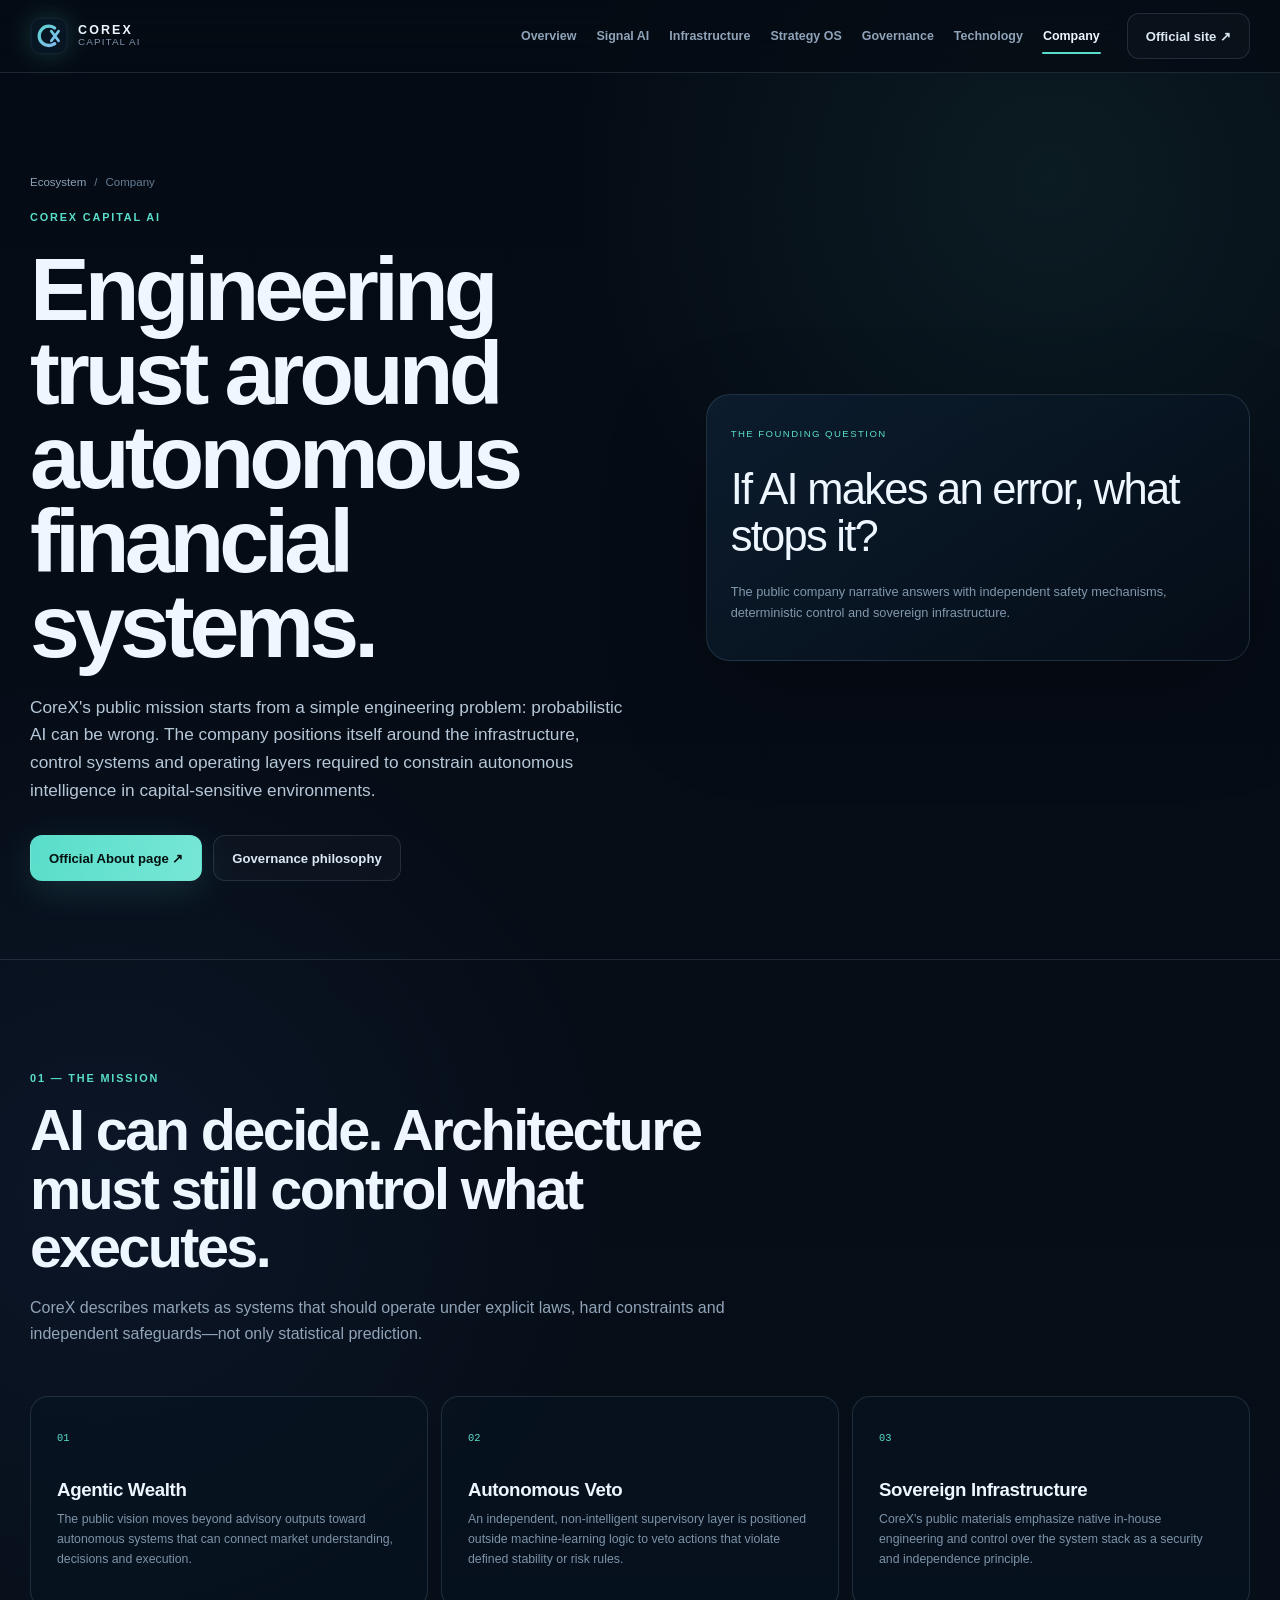
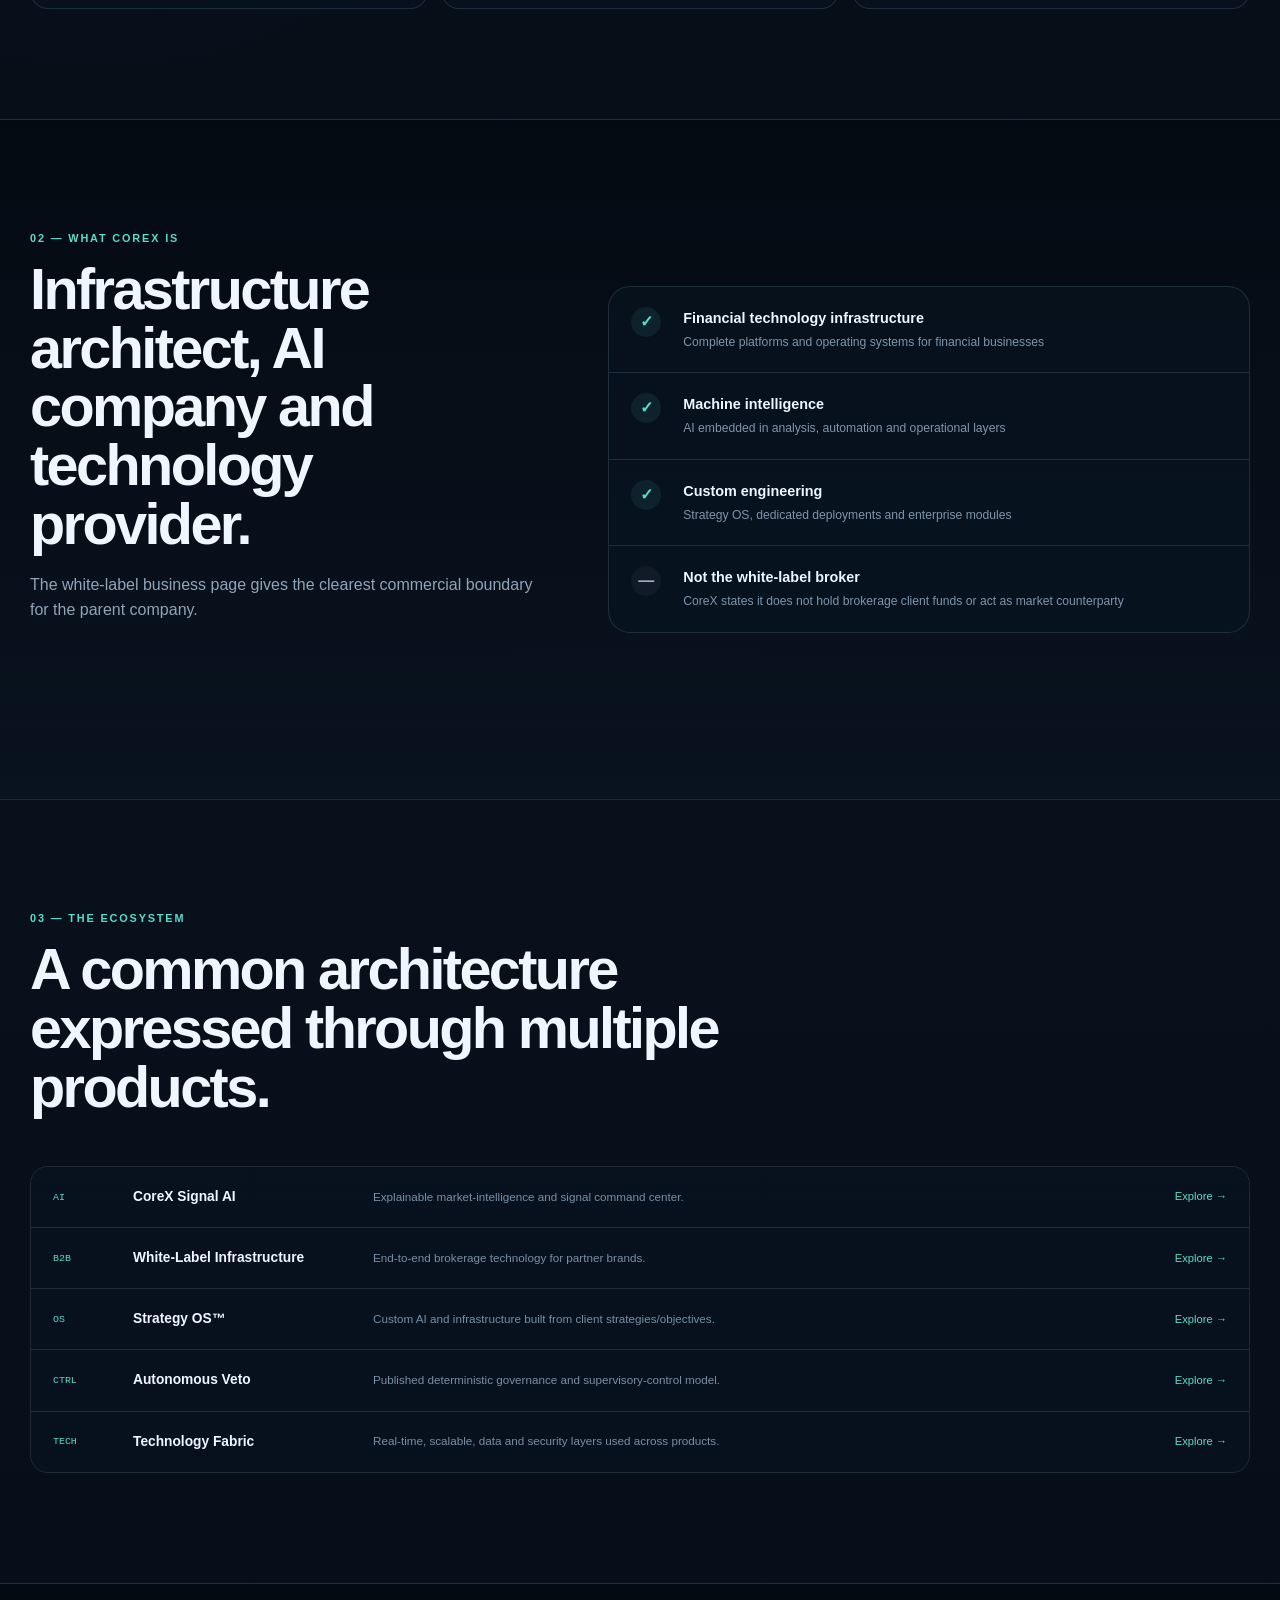
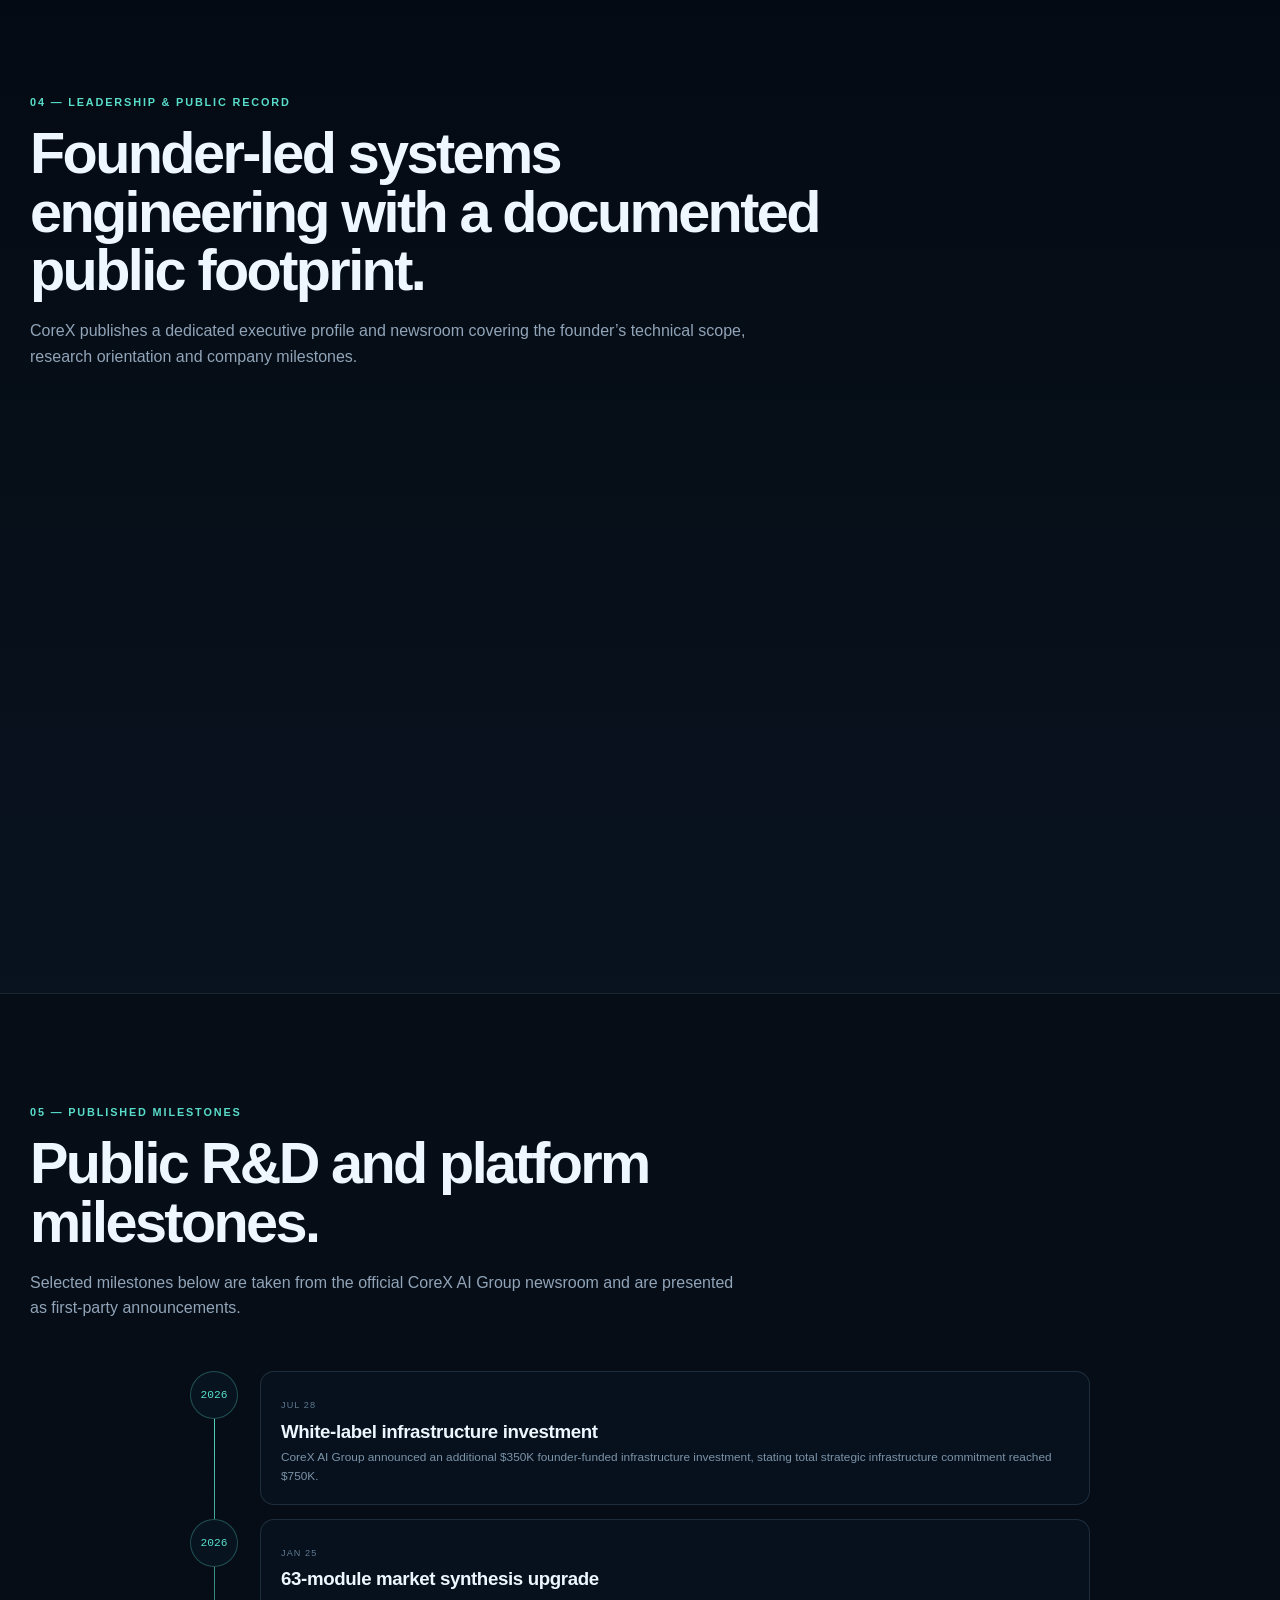
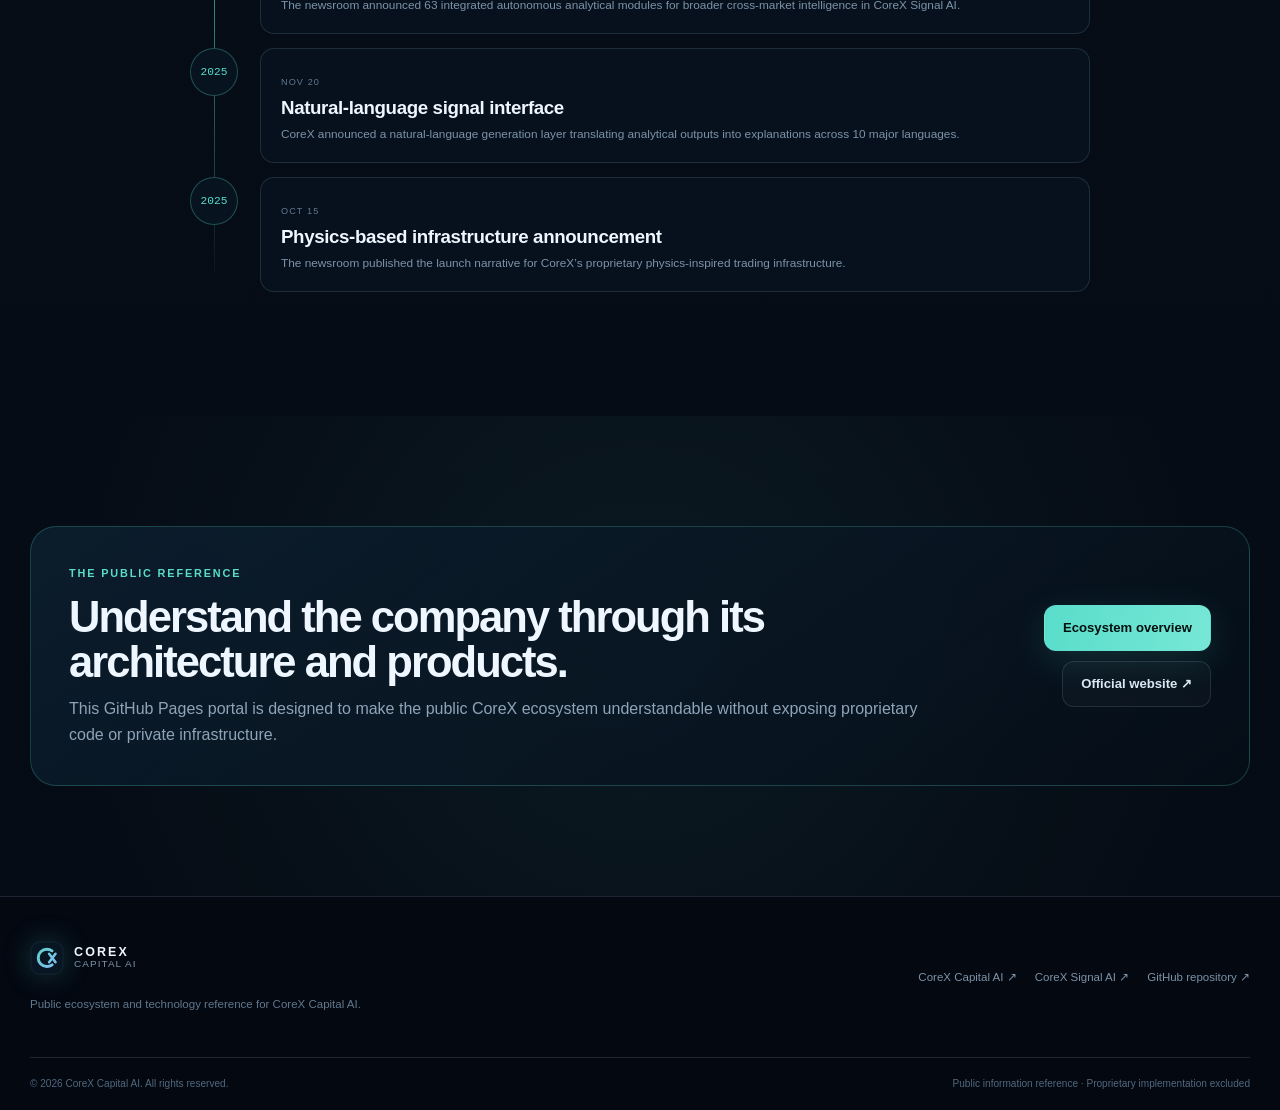
==== commit 32506edf: "Remove AxisOption references from CoreX public portal" ====
--- a/site/about.html
+++ b/site/about.html
@@ -30,7 +30,7 @@
           <a href="index.html">Overview</a>
 <a href="signal-ai.html">Signal AI</a>
 <a href="brokerage-infrastructure.html">Infrastructure</a>
-<a href="axisoption.html">AxisOption</a>
+
 <a href="strategy-os.html">Strategy OS</a>
 <a href="governance.html">Governance</a>
 <a href="technology.html">Technology</a>
@@ -81,7 +81,6 @@
   <div class="capability-list">
     <div class="reveal"><span>AI</span><strong>CoreX Signal AI</strong><p>Explainable market-intelligence and signal command center.</p><a href="signal-ai.html">Explore →</a></div>
     <div class="reveal"><span>B2B</span><strong>White-Label Infrastructure</strong><p>End-to-end brokerage technology for partner brands.</p><a href="brokerage-infrastructure.html">Explore →</a></div>
-    <div class="reveal"><span>TRD</span><strong>AxisOption</strong><p>Client-facing options platform powered by CoreX enterprise technology.</p><a href="axisoption.html">Explore →</a></div>
     <div class="reveal"><span>OS</span><strong>Strategy OS™</strong><p>Custom AI and infrastructure built from client strategies/objectives.</p><a href="strategy-os.html">Explore →</a></div>
     <div class="reveal"><span>CTRL</span><strong>Autonomous Veto</strong><p>Published deterministic governance and supervisory-control model.</p><a href="governance.html">Explore →</a></div>
     <div class="reveal"><span>TECH</span><strong>Technology Fabric</strong><p>Real-time, scalable, data and security layers used across products.</p><a href="technology.html">Explore →</a></div>
@@ -105,7 +104,6 @@
         <div class="footer-nav">
           <a href="https://corexcapitalai.com/" target="_blank" rel="noreferrer">CoreX Capital AI ↗</a>
           <a href="https://corexsignalai.com/" target="_blank" rel="noreferrer">CoreX Signal AI ↗</a>
-          <a href="https://axisoption.com/" target="_blank" rel="noreferrer">AxisOption ↗</a>
           <a href="https://github.com/corexcapitalai/CoreX-Capital-AI" target="_blank" rel="noreferrer">GitHub repository ↗</a>
         </div>
       </div>
